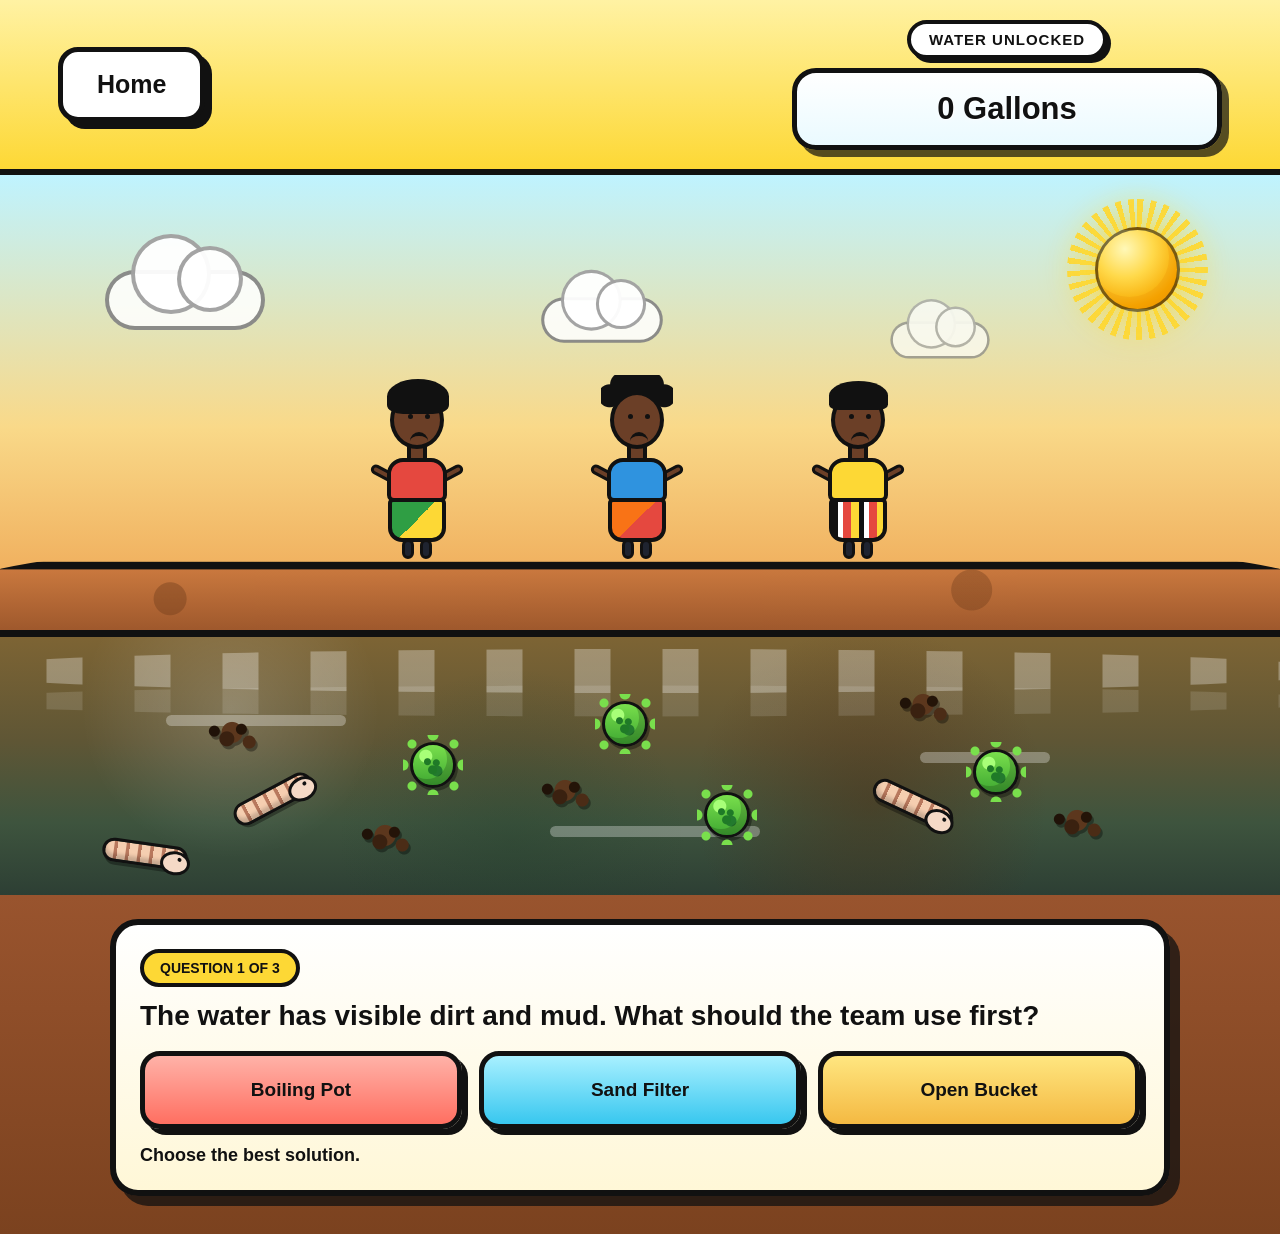
==== game.html @ 5e0832aa "Save Before the questions are fixed." ====
<!DOCTYPE html>
<html lang="en">
<head>
  <!-- Basic page setup -->
  <meta charset="UTF-8" />
  <meta name="viewport" content="width=device-width, initial-scale=1.0" />

  <title>Free Water Gameplay</title>

  <!-- CSS file -->
  <link rel="stylesheet" href="style.css" />
</head>

<body>

  <div class="gameplay-page">

    <!-- Gameplay header -->
    <header class="gameplay-header">

      <!-- Home button -->
      <a href="index.html" class="back-home-button">
        Home
      </a>

      <!-- Water unlocked meter -->
      <div class="gameplay-status">

        <p class="gameplay-label">Water Unlocked</p>

        <div class="gameplay-meter">
          <div id="gameWaterFill" class="game-water-fill"></div>
          <span id="gameWaterText">0 Gallons</span>
        </div>

      </div>

    </header>

    <!-- Gameplay scene only -->
    <main class="gameplay-scene" id="gameScene">

      <!-- Smaller realistic sun -->
      <div class="scene-sun">
        <span class="sun-ring"></span>
        <span class="sun-center"></span>
      </div>

      <!-- Clouds -->
      <div class="scene-cloud cloud-left"></div>
      <div class="scene-cloud cloud-middle"></div>
      <div class="scene-cloud cloud-right"></div>

      <!-- Village / land background -->
      <div class="village-ground"></div>

      <!-- People standing on land -->
      <div class="people-row" id="villagers">

        <div class="african-person person-a">
          <div class="person-hair hair-round"></div>
          <div class="person-face"></div>
          <div class="person-eye eye-left"></div>
          <div class="person-eye eye-right"></div>
          <div class="person-mouth"></div>
          <div class="person-neck"></div>
          <div class="person-shirt shirt-red"></div>
          <div class="person-wrap wrap-green"></div>
          <div class="person-arm arm-left"></div>
          <div class="person-arm arm-right"></div>
          <div class="person-leg leg-left"></div>
          <div class="person-leg leg-right"></div>
        </div>

        <div class="african-person person-b">
          <div class="person-hair hair-puffs"></div>
          <div class="person-face"></div>
          <div class="person-eye eye-left"></div>
          <div class="person-eye eye-right"></div>
          <div class="person-mouth"></div>
          <div class="person-neck"></div>
          <div class="person-shirt shirt-blue"></div>
          <div class="person-wrap wrap-orange"></div>
          <div class="person-arm arm-left"></div>
          <div class="person-arm arm-right"></div>
          <div class="person-leg leg-left"></div>
          <div class="person-leg leg-right"></div>
        </div>

        <div class="african-person person-c">
          <div class="person-hair hair-flat"></div>
          <div class="person-face"></div>
          <div class="person-eye eye-left"></div>
          <div class="person-eye eye-right"></div>
          <div class="person-mouth"></div>
          <div class="person-neck"></div>
          <div class="person-shirt shirt-yellow"></div>
          <div class="person-wrap wrap-pattern"></div>
          <div class="person-arm arm-left"></div>
          <div class="person-arm arm-right"></div>
          <div class="person-leg leg-left"></div>
          <div class="person-leg leg-right"></div>
        </div>

      </div>

      <!-- Bigger dirty water section -->
      <section class="dirty-water-section" id="pondArea">

        <!-- Animated surface waves -->
        <div class="water-surface-line"></div>
        <div class="water-surface-line surface-two"></div>

        <div class="dirty-water-fill">

          <!-- Realistic water shine -->
          <span class="water-highlight water-highlight-one"></span>
          <span class="water-highlight water-highlight-two"></span>
          <span class="water-highlight water-highlight-three"></span>

          <!-- Dirt / mud -->
          <span class="game-dirt game-dirt-one"></span>
          <span class="game-dirt game-dirt-two"></span>
          <span class="game-dirt game-dirt-three"></span>
          <span class="game-dirt game-dirt-four"></span>
          <span class="game-dirt game-dirt-five"></span>

          <!-- Germs -->
          <span class="game-germ game-germ-one"></span>
          <span class="game-germ game-germ-two"></span>
          <span class="game-germ game-germ-three"></span>
          <span class="game-germ game-germ-four"></span>

          <!-- Worms -->
          <span class="game-worm game-worm-one"></span>
          <span class="game-worm game-worm-two"></span>
          <span class="game-worm game-worm-three"></span>

          <!-- Clean sparkles appear later -->
          <span class="clean-sparkle sparkle-one"></span>
          <span class="clean-sparkle sparkle-two"></span>
          <span class="clean-sparkle sparkle-three"></span>

        </div>

      </section>

      <!-- Fireworks celebration -->
      <div class="fireworks" id="fireworks">
        <span class="firework firework-one"></span>
        <span class="firework firework-two"></span>
        <span class="firework firework-three"></span>
        <span class="firework firework-four"></span>
      </div>

    </main>

    <!-- Question card is outside the scene -->
    <section class="gameplay-question-area">

      <div class="question-panel" id="questionPanel">

        <p class="question-count" id="questionCount">
          Question 1 of 3
        </p>

        <h1 id="questionText">
          The water has visible dirt and mud. What should the team use first?
        </h1>

        <div class="answer-grid">

          <button type="button" class="answer-button answer-one" onclick="selectAnswer(0)">
            Boiling Pot
          </button>

          <button type="button" class="answer-button answer-two" onclick="selectAnswer(1)">
            Sand Filter
          </button>

          <button type="button" class="answer-button answer-three" onclick="selectAnswer(2)">
            Open Bucket
          </button>

        </div>

        <p class="feedback-text" id="feedbackText">
          Choose the best solution.
        </p>

      </div>

    </section>

  </div>

  <!-- JavaScript file -->
  <script src="script.js"></script>
</body>
</html>
---- style.css ----
/* ===============================
   GLOBAL SETUP
================================ */

* {
  margin: 0;
  padding: 0;
  box-sizing: border-box;
}

body {
  font-family: Arial, Helvetica, sans-serif;
  background: #e04b3f;
  color: #111;
}

/* ===============================
   HOME PAGE
================================ */

.home-page {
  min-height: 100vh;
  background: #e04b3f;

  display: flex;
  flex-direction: column;
}

/* Home header */
.top-nav {
  height: 150px;
  background: #fdd835;
  border-bottom: 5px solid #111;

  display: flex;
  align-items: center;
  justify-content: space-between;

  padding: 0 50px;

  position: relative;
  z-index: 20;
}

/* Level circle */
.level-circle {
  width: 85px;
  height: 85px;

  background: #ffffff;
  border: 5px solid #111;
  border-radius: 50%;

  display: flex;
  align-items: center;
  justify-content: center;

  font-size: 44px;
  font-weight: 900;
}

/* Home meter wrapper */
.water-box {
  width: 400px;
}

.water-label {
  width: fit-content;
  margin: 0 auto 8px;

  padding: 6px 16px;

  background: #ffffff;
  border: 4px solid #111;
  border-radius: 999px;

  font-size: 15px;
  font-weight: 900;
  letter-spacing: 1px;
  text-transform: uppercase;

  box-shadow: 4px 4px 0 #111;
}

/* Home meter */
.water-meter {
  width: 100%;
  height: 74px;

  background:
    linear-gradient(
      to bottom,
      #ffffff 0%,
      #eafaff 100%
    );

  border: 5px solid #111;
  border-radius: 22px;

  position: relative;
  overflow: hidden;

  box-shadow: 6px 6px 0 rgba(17, 17, 17, 0.7);
}

.water-fill {
  height: 100%;
  width: 0%;

  background:
    radial-gradient(circle at 25% 25%, rgba(255, 255, 255, 0.9), transparent 16%),
    linear-gradient(
      to bottom,
      #d8fbff 0%,
      #69dcff 35%,
      #12b8e8 70%,
      #008fc2 100%
    );

  position: absolute;
  left: 0;
  bottom: 0;

  transition: width 0.7s ease;

  z-index: 2;
}

.water-fill::before {
  content: "";
  position: absolute;
  top: 8px;
  left: -50%;

  width: 200%;
  height: 18px;

  background: rgba(255, 255, 255, 0.6);
  border-radius: 50%;

  animation: waterWave 3s linear infinite;
}

.water-fill::after {
  content: "";
  position: absolute;
  inset: 0;

  background:
    radial-gradient(circle at 25% 65%, rgba(255, 255, 255, 0.7) 0 4px, transparent 5px),
    radial-gradient(circle at 55% 35%, rgba(255, 255, 255, 0.55) 0 3px, transparent 4px),
    radial-gradient(circle at 78% 72%, rgba(255, 255, 255, 0.6) 0 5px, transparent 6px);

  animation: bubbleFloat 4s ease-in-out infinite;
}

.meter-water-motion {
  position: absolute;
  inset: 0;

  background:
    linear-gradient(
      120deg,
      transparent 0%,
      rgba(255, 255, 255, 0.35) 45%,
      transparent 70%
    );

  opacity: 0.65;

  z-index: 1;

  animation: cleanWaterGlow 3.5s ease-in-out infinite;
  pointer-events: none;
}

.water-text {
  position: absolute;
  inset: 0;

  display: flex;
  align-items: center;
  justify-content: center;

  font-size: 31px;
  font-weight: 900;
  letter-spacing: 1px;
  color: #111;

  text-shadow:
    1px 1px 0 rgba(255, 255, 255, 0.9),
    0 0 10px rgba(255, 255, 255, 0.7);

  z-index: 3;
}

/* Home underground scene */
.hero-area {
  flex: 1;

  position: relative;
  overflow: hidden;

  min-height: 560px;

  display: flex;
  align-items: flex-end;
  justify-content: center;

  padding: 40px 20px 70px;

  background: #7a431f;

  box-shadow:
    inset 0 18px 0 rgba(255, 255, 255, 0.08),
    inset 0 -30px 45px rgba(0, 0, 0, 0.22);

  transition: filter 0.25s ease;
}

.hero-area:hover {
  cursor: pointer;
  filter: brightness(1.06);
}

.hero-area.barrel-active {
  cursor: pointer;
}

/* Soil */
.soil-layer {
  position: absolute;
  top: 0;
  left: 0;

  width: 100%;
  height: 38%;

  background:
    radial-gradient(circle at 5% 25%, #2c180c 0 10px, transparent 11px),
    radial-gradient(circle at 12% 72%, #3d2110 0 14px, transparent 15px),
    radial-gradient(circle at 21% 35%, #2c180c 0 8px, transparent 9px),
    radial-gradient(circle at 32% 80%, #4c2a13 0 15px, transparent 16px),
    radial-gradient(circle at 43% 25%, #2c180c 0 10px, transparent 11px),
    radial-gradient(circle at 56% 76%, #3d2110 0 13px, transparent 14px),
    radial-gradient(circle at 67% 30%, #4c2a13 0 12px, transparent 13px),
    radial-gradient(circle at 77% 70%, #2c180c 0 10px, transparent 11px),
    radial-gradient(circle at 88% 28%, #3d2110 0 14px, transparent 15px),
    radial-gradient(circle at 96% 80%, #2c180c 0 9px, transparent 10px),
    linear-gradient(
      to bottom,
      #a96430 0%,
      #7b431f 55%,
      #5a2f18 100%
    );

  border-bottom: 6px solid rgba(17, 17, 17, 0.75);

  z-index: 7;
}

.soil-layer::after {
  content: "";
  position: absolute;
  left: -2%;
  bottom: -24px;

  width: 104%;
  height: 48px;

  background:
    radial-gradient(circle at 4% 40%, #5a2f18 0 18px, transparent 19px),
    radial-gradient(circle at 12% 55%, #5a2f18 0 26px, transparent 27px),
    radial-gradient(circle at 23% 35%, #5a2f18 0 20px, transparent 21px),
    radial-gradient(circle at 35% 58%, #5a2f18 0 28px, transparent 29px),
    radial-gradient(circle at 49% 38%, #5a2f18 0 19px, transparent 20px),
    radial-gradient(circle at 61% 55%, #5a2f18 0 25px, transparent 26px),
    radial-gradient(circle at 75% 36%, #5a2f18 0 21px, transparent 22px),
    radial-gradient(circle at 88% 58%, #5a2f18 0 27px, transparent 28px),
    radial-gradient(circle at 97% 38%, #5a2f18 0 20px, transparent 21px);

  z-index: 8;
}

/* Home water */
.underground-water {
  position: absolute;
  left: -5%;
  bottom: 0;

  width: 110%;
  height: 66%;

  background:
    radial-gradient(circle at 22% 25%, rgba(255, 255, 255, 0.24), transparent 14%),
    radial-gradient(circle at 74% 70%, rgba(96, 58, 25, 0.32), transparent 18%),
    radial-gradient(circle at 44% 80%, rgba(85, 53, 25, 0.28), transparent 16%),
    linear-gradient(
      to bottom,
      rgba(75, 195, 215, 0.94) 0%,
      rgba(41, 137, 158, 0.97) 45%,
      rgba(70, 77, 54, 0.99) 100%
    );

  z-index: 1;

  animation: undergroundWaterMove 4s ease-in-out infinite;
}

.water-wave {
  position: absolute;
  left: -30%;
  top: -36px;

  width: 160%;
  height: 80px;

  background: rgba(255, 255, 255, 0.35);
  border-radius: 45%;

  z-index: 4;
}

.wave-one {
  animation: waveMoveOne 4s linear infinite;
}

.wave-two {
  top: -18px;
  opacity: 0.32;

  animation: waveMoveTwo 5.5s linear infinite;
}

.water-shine {
  position: absolute;
  height: 10px;

  background: rgba(255, 255, 255, 0.25);
  border-radius: 999px;

  z-index: 4;

  animation: shineDrift 5s ease-in-out infinite;
}

.shine-one {
  width: 160px;
  left: 12%;
  top: 110px;
}

.shine-two {
  width: 120px;
  right: 16%;
  bottom: 95px;
  animation-delay: 1.3s;
}

.shine-three {
  width: 180px;
  left: 43%;
  top: 210px;
  animation-delay: 2.2s;
}

/* Home dirt */
.dirt {
  position: absolute;

  width: 34px;
  height: 22px;

  z-index: 10;

  background:
    radial-gradient(circle at 20% 40%, #1d1209 0 3px, transparent 4px),
    radial-gradient(circle at 45% 60%, #2f1b0d 0 4px, transparent 5px),
    radial-gradient(circle at 70% 35%, #1d1209 0 3px, transparent 4px),
    radial-gradient(circle at 85% 70%, #3c2413 0 3px, transparent 4px);

  opacity: 0.9;

  animation: dirtFloat 5s ease-in-out infinite;
}

.dirt-one {
  left: 8%;
  top: 48%;
}

.dirt-two {
  left: 22%;
  top: 62%;
  animation-delay: 0.7s;
}

.dirt-three {
  right: 10%;
  top: 50%;
  animation-delay: 1.1s;
}

.dirt-four {
  left: 46%;
  bottom: 18%;
  animation-delay: 1.6s;
}

.dirt-five {
  right: 28%;
  bottom: 28%;
  animation-delay: 2s;
}

.dirt-six {
  left: 68%;
  top: 72%;
  animation-delay: 2.4s;
}

.dirt-seven {
  left: 35%;
  top: 46%;
  animation-delay: 1.8s;
}

.dirt-eight {
  right: 5%;
  bottom: 16%;
  animation-delay: 2.8s;
}

/* Home bacteria */
.bacteria {
  position: absolute;

  width: 36px;
  height: 36px;

  background: #74d44b;
  border: 3px solid rgba(17, 17, 17, 0.7);
  border-radius: 50%;

  z-index: 10;

  box-shadow:
    inset -5px -5px 0 rgba(0, 0, 0, 0.12),
    1px 2px 0 rgba(0, 0, 0, 0.25);

  animation: bacteriaFloat 4.5s ease-in-out infinite;
}

.bacteria::before {
  content: "";
  position: absolute;
  inset: -9px;

  background:
    radial-gradient(circle at 50% 0%, #74d44b 0 4px, transparent 5px),
    radial-gradient(circle at 100% 50%, #74d44b 0 4px, transparent 5px),
    radial-gradient(circle at 50% 100%, #74d44b 0 4px, transparent 5px),
    radial-gradient(circle at 0% 50%, #74d44b 0 4px, transparent 5px),
    radial-gradient(circle at 85% 15%, #74d44b 0 3px, transparent 4px),
    radial-gradient(circle at 85% 85%, #74d44b 0 3px, transparent 4px),
    radial-gradient(circle at 15% 85%, #74d44b 0 3px, transparent 4px),
    radial-gradient(circle at 15% 15%, #74d44b 0 3px, transparent 4px);

  z-index: -1;
}

.bacteria::after {
  content: "";
  position: absolute;
  inset: 6px;

  background:
    radial-gradient(circle at 25% 35%, #1f7a27 0 3px, transparent 4px),
    radial-gradient(circle at 65% 40%, #1f7a27 0 2px, transparent 3px),
    radial-gradient(circle at 48% 70%, #1f7a27 0 3px, transparent 4px);

  border-radius: 50%;
}

.bacteria-one {
  left: 12%;
  top: 60%;
}

.bacteria-two {
  right: 13%;
  top: 43%;
  animation-delay: 0.6s;
}

.bacteria-three {
  left: 48%;
  bottom: 22%;
  animation-delay: 1.1s;
}

.bacteria-four {
  left: 20%;
  bottom: 16%;
  animation-delay: 1.6s;
}

.bacteria-five {
  right: 33%;
  top: 63%;
  animation-delay: 2.1s;
}

.bacteria-six {
  left: 63%;
  top: 48%;
  animation-delay: 2.6s;
}

.bacteria-seven {
  right: 6%;
  bottom: 28%;
  animation-delay: 3s;
}

/* Home worms */
.worm {
  position: absolute;

  width: 64px;
  height: 19px;

  z-index: 11;

  border-radius: 999px;

  background:
    repeating-linear-gradient(
      90deg,
      #f0c7a8 0px,
      #f0c7a8 7px,
      #b8785d 8px,
      #b8785d 10px
    );

  border: 2px solid rgba(17, 17, 17, 0.65);

  box-shadow:
    inset 0 -4px 4px rgba(0, 0, 0, 0.15),
    1px 2px 0 rgba(0, 0, 0, 0.25);

  animation: wormWiggle 3s ease-in-out infinite;
}

.worm::before {
  content: "";
  position: absolute;
  right: -5px;
  top: 2px;

  width: 19px;
  height: 15px;

  background: #f3d2bb;
  border: 2px solid rgba(17, 17, 17, 0.65);
  border-radius: 50%;
}

.worm::after {
  content: "";
  position: absolute;
  right: 2px;
  top: 6px;

  width: 3px;
  height: 3px;

  background: #111;
  border-radius: 50%;
}

.worm-one {
  left: 8%;
  top: 35%;
  transform: rotate(12deg);
}

.worm-two {
  left: 24%;
  bottom: 24%;
  transform: rotate(-38deg);
  animation-delay: 0.5s;
}

.worm-three {
  right: 18%;
  top: 38%;
  transform: rotate(18deg);
  animation-delay: 1s;
}

.worm-four {
  right: 8%;
  top: 68%;
  transform: rotate(125deg);
  animation-delay: 1.5s;
}

.worm-five {
  right: 38%;
  bottom: 12%;
  transform: rotate(-45deg);
  animation-delay: 2s;
}

.worm-six {
  left: 55%;
  top: 56%;
  transform: rotate(30deg);
  animation-delay: 2.4s;
}

/* Save Lives button */
.save-lives-button {
  display: inline-block;

  padding: 18px 42px;

  background: #ffffff;
  color: #111;

  border: 5px solid #111;
  border-radius: 18px;

  font-size: 28px;
  font-weight: 900;
  text-decoration: none;

  box-shadow: 7px 7px 0 #111;

  transition: 0.2s ease;

  position: relative;
  z-index: 30;
}

.save-lives-button:hover {
  background: #fdd835;
  transform: translate(4px, 4px);
  box-shadow: 3px 3px 0 #111;
}

.hero-area:hover .worm {
  animation-duration: 0.75s;
}

.hero-area:hover .dirt {
  animation-duration: 1.1s;
}

.hero-area:hover .bacteria {
  animation-duration: 0.9s;
}

.hero-area:hover .underground-water {
  animation-duration: 1.4s;
}

/* Home footer */
.footer-bar {
  height: 125px;
  background: #fdd835;
  border-top: 5px solid #111;

  position: relative;
  z-index: 20;

  display: flex;
  align-items: center;
  justify-content: space-between;

  padding: 0 48px;

  box-shadow: inset 0 8px 0 rgba(255, 255, 255, 0.28);
}

.footer-brand {
  display: flex;
  align-items: center;
  gap: 14px;
}

.footer-brand-left {
  background: #ffffff;
  border: 4px solid #111;
  border-radius: 20px;
  padding: 13px 20px;
  box-shadow: 6px 6px 0 #111;
}

.water-can-icon {
  width: 54px;
  height: 43px;

  background: #111;
  border-radius: 9px 9px 14px 14px;

  position: relative;
}

.can-handle {
  position: absolute;
  right: -14px;
  top: 8px;

  width: 20px;
  height: 23px;

  border: 5px solid #111;
  border-left: none;
  border-radius: 0 12px 12px 0;
}

.can-spout {
  position: absolute;
  left: -21px;
  top: 3px;

  width: 26px;
  height: 11px;

  background: #111;
  transform: rotate(-20deg);
  border-radius: 999px;
}

.water-can-icon::after {
  content: "";
  position: absolute;
  left: 16px;
  top: 10px;

  width: 18px;
  height: 22px;

  background: #fdd835;
  border-radius: 50% 50% 55% 55%;
}

.brand-words {
  display: flex;
  flex-direction: column;
  line-height: 0.9;
}

.brand-words span {
  font-size: 18px;
  font-weight: 900;
  letter-spacing: 1.5px;
}

.brand-words strong {
  font-size: 30px;
  font-weight: 900;
  letter-spacing: 1px;
}

.footer-brand-right {
  background: #111;
  color: #ffffff;

  border: 4px solid #ffffff;
  border-radius: 999px;

  padding: 10px 22px 10px 10px;

  box-shadow: 6px 6px 0 rgba(17, 17, 17, 0.35);
}

.brand-circle {
  width: 66px;
  height: 66px;

  background: #fdd835;
  color: #111;

  border: 4px solid #ffffff;
  border-radius: 50%;

  display: flex;
  flex-direction: column;
  align-items: center;
  justify-content: center;

  line-height: 0.85;
}

.brand-circle span {
  font-size: 11px;
  font-weight: 900;
  text-transform: uppercase;
}

.brand-circle strong {
  font-size: 17px;
  font-weight: 900;
}

.right-words span {
  font-size: 16px;
}

.right-words strong {
  font-size: 26px;
}

/* ===============================
   GAMEPLAY PAGE
================================ */

.gameplay-page {
  min-height: 100vh;
  background: #fdd835;

  display: flex;
  flex-direction: column;

  pointer-events: auto;
}

/* Gameplay header */
.gameplay-header {
  height: 175px;

  background:
    linear-gradient(
      to bottom,
      #fff2a3 0%,
      #fdd835 100%
    );

  border-bottom: 6px solid #111;

  display: flex;
  align-items: center;
  justify-content: space-between;

  padding: 0 58px;

  position: relative;
  z-index: 100;
}

.gameplay-title-box {
  display: none;
}

.back-home-button {
  background: #ffffff;
  color: #111;

  border: 5px solid #111;
  border-radius: 20px;

  padding: 18px 34px;

  font-size: 25px;
  font-weight: 900;
  text-decoration: none;

  box-shadow: 7px 7px 0 #111;

  transition: 0.2s ease;
}

.back-home-button:hover {
  background: #e04b3f;
  color: #ffffff;

  transform: translate(4px, 4px);
  box-shadow: 3px 3px 0 #111;
}

.gameplay-status {
  width: 430px;
}

.gameplay-label {
  width: fit-content;

  margin: 0 auto 9px;
  padding: 7px 18px;

  background: #ffffff;
  border: 4px solid #111;
  border-radius: 999px;

  font-size: 15px;
  font-weight: 900;
  letter-spacing: 1px;
  text-transform: uppercase;

  box-shadow: 4px 4px 0 #111;
}

.gameplay-meter {
  width: 100%;
  height: 82px;

  background:
    linear-gradient(
      to bottom,
      #ffffff 0%,
      #eafaff 100%
    );

  border: 5px solid #111;
  border-radius: 24px;

  position: relative;
  overflow: hidden;

  box-shadow: 7px 7px 0 rgba(17, 17, 17, 0.7);
}

.game-water-fill {
  height: 100%;
  width: 0%;

  background:
    radial-gradient(circle at 20% 25%, rgba(255, 255, 255, 0.95), transparent 16%),
    linear-gradient(
      to bottom,
      #ddfbff 0%,
      #69dcff 35%,
      #12b8e8 70%,
      #008fc2 100%
    );

  position: absolute;
  left: 0;
  bottom: 0;

  transition: width 0.7s ease;

  z-index: 1;
}

.game-water-fill::before {
  content: "";
  position: absolute;
  top: 9px;
  left: -50%;

  width: 200%;
  height: 19px;

  background: rgba(255, 255, 255, 0.65);
  border-radius: 50%;

  animation: waterWave 3s linear infinite;
}

#gameWaterText {
  position: absolute;
  inset: 0;

  display: flex;
  align-items: center;
  justify-content: center;

  font-size: 31px;
  font-weight: 900;
  color: #111;

  text-shadow:
    1px 1px 0 rgba(255, 255, 255, 0.9),
    0 0 10px rgba(255, 255, 255, 0.7);

  z-index: 3;
}

/* Gameplay scene */
.gameplay-scene {
  min-height: 720px;

  position: relative;
  overflow: hidden;

  display: block;

  background:
    linear-gradient(
      to bottom,
      #bff3ff 0%,
      #f9d989 35%,
      #efaa58 58%,
      #9b542e 100%
    );

  pointer-events: none;
}

/* Sun */
.scene-sun {
  position: absolute;
  top: 42px;
  right: 90px;

  width: 105px;
  height: 105px;

  border-radius: 50%;

  z-index: 4;

  animation: sunPulse 4s ease-in-out infinite;
  pointer-events: none;
}

.sun-ring {
  position: absolute;
  inset: -18px;

  background:
    repeating-conic-gradient(
      from 0deg,
      rgba(253, 216, 53, 0.95) 0deg 5deg,
      transparent 5deg 11deg
    );

  border-radius: 50%;

  filter: drop-shadow(0 0 14px rgba(253, 216, 53, 0.75));

  pointer-events: none;
}

.sun-center {
  position: absolute;
  inset: 10px;

  background:
    radial-gradient(
      circle at 34% 24%,
      #fff8b8 0%,
      #ffd94a 36%,
      #f7a900 72%,
      #e88c00 100%
    );

  border-radius: 50%;
  border: 3px solid rgba(17, 17, 17, 0.55);

  box-shadow:
    inset -8px -12px 0 rgba(230, 130, 0, 0.2),
    0 0 24px rgba(253, 216, 53, 0.75);

  pointer-events: none;
}

/* Clouds */
.scene-cloud {
  position: absolute;

  width: 160px;
  height: 60px;

  background: rgba(255, 255, 255, 0.86);
  border: 4px solid rgba(17, 17, 17, 0.48);
  border-radius: 999px;

  z-index: 4;

  pointer-events: none;
}

.scene-cloud::before,
.scene-cloud::after {
  content: "";
  position: absolute;

  background: rgba(255, 255, 255, 0.94);
  border: 4px solid rgba(17, 17, 17, 0.38);
  border-radius: 50%;
}

.scene-cloud::before {
  width: 72px;
  height: 72px;
  left: 22px;
  top: -40px;
}

.scene-cloud::after {
  width: 58px;
  height: 58px;
  right: 18px;
  top: -28px;
}

.cloud-left {
  left: 105px;
  top: 95px;
}

.cloud-middle {
  left: 47%;
  top: 115px;
  transform: translateX(-50%) scale(0.76);
}

.cloud-right {
  right: 260px;
  top: 135px;
  transform: scale(0.62);
  opacity: 0.75;
}

/* Hide any old tree elements */
.savanna-tree,
.mock-tree,
.game-tree {
  display: none;
}

/* Ground */
.village-ground {
  position: absolute;
  left: -4%;
  top: 355px;

  width: 108%;
  height: 125px;

  background:
    radial-gradient(circle at 16% 55%, rgba(112, 60, 26, 0.42) 0 16px, transparent 17px),
    radial-gradient(circle at 74% 48%, rgba(112, 60, 26, 0.38) 0 20px, transparent 21px),
    linear-gradient(
      to bottom,
      transparent 0%,
      transparent 25%,
      #111 26%,
      #111 31%,
      #c9783e 32%,
      #8d4b25 100%
    );

  border-radius: 50% 50% 0 0;

  z-index: 5;

  pointer-events: none;
}

/* People */
.people-row {
  position: absolute;
  left: 50%;
  top: 185px;

  width: 620px;
  height: 188px;

  transform: translateX(-50%);

  z-index: 8;

  pointer-events: none;
}

.african-person {
  position: absolute;
  bottom: 0;

  width: 104px;
  height: 186px;

  transition: transform 0.4s ease;

  pointer-events: none;
}

.person-a {
  left: 35px;
}

.person-b {
  left: 255px;
}

.person-c {
  right: 40px;
}

.person-face {
  position: absolute;
  top: 29px;
  left: 25px;

  width: 54px;
  height: 58px;

  background: #6b3f27;
  border: 4px solid #111;
  border-radius: 50%;

  z-index: 6;

  pointer-events: none;
}

.person-neck {
  position: absolute;
  top: 78px;
  left: 42px;

  width: 20px;
  height: 20px;

  background: #6b3f27;
  border-left: 4px solid #111;
  border-right: 4px solid #111;

  z-index: 4;

  pointer-events: none;
}

.person-hair {
  position: absolute;
  z-index: 7;
  pointer-events: none;
}

.hair-round {
  top: 17px;
  left: 22px;

  width: 62px;
  height: 35px;

  background: #111;
  border-radius: 50% 50% 26% 26%;
}

.hair-puffs {
  top: 13px;
  left: 16px;

  width: 72px;
  height: 40px;

  background:
    radial-gradient(circle at 12% 52%, #111 0 11px, transparent 12px),
    radial-gradient(circle at 30% 24%, #111 0 12px, transparent 13px),
    radial-gradient(circle at 50% 18%, #111 0 12px, transparent 13px),
    radial-gradient(circle at 70% 24%, #111 0 12px, transparent 13px),
    radial-gradient(circle at 88% 52%, #111 0 11px, transparent 12px);
}

.hair-flat {
  top: 19px;
  left: 23px;

  width: 59px;
  height: 29px;

  background: #111;
  border-radius: 50% 50% 18% 18%;
}

.person-eye {
  position: absolute;
  top: 52px;

  width: 5px;
  height: 5px;

  background: #111;
  border-radius: 50%;

  z-index: 8;

  pointer-events: none;
}

.eye-left {
  left: 43px;
}

.eye-right {
  left: 60px;
}

.person-mouth {
  position: absolute;
  top: 70px;
  left: 45px;

  width: 18px;
  height: 9px;

  border-bottom: 4px solid #111;
  border-radius: 0 0 999px 999px;

  transform: rotate(180deg);

  z-index: 8;

  pointer-events: none;
}

.person-shirt {
  position: absolute;
  top: 96px;
  left: 22px;

  width: 60px;
  height: 44px;

  border: 4px solid #111;
  border-radius: 16px 16px 7px 7px;

  z-index: 4;

  pointer-events: none;
}

.shirt-red {
  background: #e5483f;
}

.shirt-blue {
  background: #2f93df;
}

.shirt-yellow {
  background: #fdd835;
}

.person-wrap {
  position: absolute;
  top: 136px;
  left: 23px;

  width: 58px;
  height: 44px;

  border: 4px solid #111;
  border-radius: 5px 5px 14px 14px;

  z-index: 4;

  pointer-events: none;
}

.wrap-green {
  background:
    linear-gradient(
      135deg,
      #2f9e44 0 50%,
      #fdd835 50% 100%
    );
}

.wrap-orange {
  background:
    linear-gradient(
      135deg,
      #f97316 0 50%,
      #e5483f 50% 100%
    );
}

.wrap-pattern {
  background:
    repeating-linear-gradient(
      90deg,
      #111 0 5px,
      #ffffff 5px 10px,
      #e5483f 10px 18px,
      #fdd835 18px 26px
    );
}

.person-arm {
  position: absolute;
  top: 110px;

  width: 42px;
  height: 10px;

  background: #6b3f27;
  border: 3px solid #111;
  border-radius: 999px;

  z-index: 3;

  pointer-events: none;
}

.arm-left {
  left: 4px;
  transform: rotate(28deg);
}

.arm-right {
  right: 4px;
  transform: rotate(-28deg);
}

.person-leg {
  position: absolute;
  top: 177px;

  width: 12px;
  height: 20px;

  background: #1f2430;
  border: 3px solid #111;
  border-radius: 999px;

  z-index: 3;

  pointer-events: none;
}

.leg-left {
  left: 37px;
}

.leg-right {
  right: 37px;
}

/* People mood changes */
.people-row.hopeful .african-person {
  transform: translateY(-8px);
}

.people-row.hopeful .person-mouth {
  transform: rotate(0deg);
}

.people-row.happy .african-person {
  transform: translateY(-15px);
}

.people-row.happy .person-mouth {
  transform: rotate(0deg);
}

.people-row.celebrating .african-person {
  animation: celebrateJump 0.55s ease-in-out infinite;
}

.people-row.celebrating .person-mouth {
  transform: rotate(0deg);
}

.people-row.celebrating .arm-left {
  transform: rotate(-55deg);
}

.people-row.celebrating .arm-right {
  transform: rotate(55deg);
}

/* Gameplay water */
.dirty-water-section {
  position: absolute;
  left: 0;
  top: 455px;

  width: 100%;
  height: 265px;

  background:
    linear-gradient(
      to bottom,
      rgba(80, 52, 29, 0.75),
      rgba(42, 39, 28, 0.98)
    );

  border-top: 7px solid #111;

  overflow: hidden;

  z-index: 10;

  pointer-events: none;
}

.dirty-water-fill {
  position: absolute;
  inset: 0;

  background:
    radial-gradient(circle at 18% 28%, rgba(255, 255, 255, 0.16), transparent 14%),
    radial-gradient(circle at 68% 64%, rgba(77, 43, 19, 0.45), transparent 20%),
    radial-gradient(circle at 40% 80%, rgba(36, 65, 45, 0.35), transparent 22%),
    linear-gradient(
      to bottom,
      #7d6434 0%,
      #5f5635 40%,
      #3e543e 72%,
      #2d3f34 100%
    );

  animation: realisticDirtyWaterMove 5s ease-in-out infinite;

  transition: background 0.7s ease, filter 0.7s ease;

  pointer-events: none;
}

.water-surface-line {
  position: absolute;
  left: -5%;
  top: 12px;

  width: 110%;
  height: 44px;

  background:
    repeating-linear-gradient(
      90deg,
      transparent 0 22px,
      rgba(255, 255, 255, 0.4) 23px 58px,
      transparent 59px 88px
    );

  border-radius: 50%;

  opacity: 0.75;

  animation: surfaceFlow 3.5s linear infinite;

  z-index: 18;

  pointer-events: none;
}

.surface-two {
  top: 42px;
  opacity: 0.32;

  transform: scaleY(0.7);

  animation-duration: 5.2s;
}

.water-highlight {
  position: absolute;

  height: 11px;

  background: rgba(255, 255, 255, 0.3);
  border-radius: 999px;

  z-index: 19;

  animation: waterHighlightDrift 4s ease-in-out infinite;

  pointer-events: none;
}

.water-highlight-one {
  width: 180px;
  left: 13%;
  top: 78px;
}

.water-highlight-two {
  width: 130px;
  right: 18%;
  top: 115px;
  animation-delay: 1s;
}

.water-highlight-three {
  width: 210px;
  left: 43%;
  bottom: 58px;
  animation-delay: 1.8s;
}

/* Gameplay water cleaning stages */
.dirty-water-section.cleaning-one .dirty-water-fill {
  background:
    radial-gradient(circle at 22% 32%, rgba(255, 255, 255, 0.2), transparent 14%),
    radial-gradient(circle at 68% 64%, rgba(77, 43, 19, 0.24), transparent 20%),
    linear-gradient(
      to bottom,
      #709b86 0%,
      #4d8788 48%,
      #376d70 100%
    );
}

.dirty-water-section.cleaning-two .dirty-water-fill {
  background:
    radial-gradient(circle at 25% 35%, rgba(255, 255, 255, 0.34), transparent 14%),
    linear-gradient(
      to bottom,
      #82d9eb 0%,
      #38accd 50%,
      #1684a6 100%
    );
}

.dirty-water-section.cleaning-three .dirty-water-fill {
  background:
    radial-gradient(circle at 25% 35%, rgba(255, 255, 255, 0.62), transparent 15%),
    linear-gradient(
      to bottom,
      #defcff 0%,
      #76e4ff 42%,
      #00aade 100%
    );

  filter: brightness(1.12);
}

/* Gameplay dirt */
.game-dirt {
  position: absolute;

  width: 52px;
  height: 32px;

  background:
    radial-gradient(circle at 18% 38%, #201208 0 5px, transparent 6px),
    radial-gradient(circle at 42% 62%, #3a2110 0 7px, transparent 8px),
    radial-gradient(circle at 70% 32%, #241408 0 5px, transparent 6px),
    radial-gradient(circle at 85% 72%, #4b2c16 0 6px, transparent 7px),
    radial-gradient(circle at 52% 42%, #5c371d 0 10px, transparent 11px);

  filter: drop-shadow(2px 3px 0 rgba(0, 0, 0, 0.35));

  z-index: 25;

  animation: dirtFloat 4s ease-in-out infinite;

  pointer-events: none;
}

.game-dirt-one {
  left: 70%;
  top: 54px;
}

.game-dirt-two {
  left: 42%;
  top: 140px;
  animation-delay: 0.8s;
}

.game-dirt-three {
  left: 16%;
  top: 82px;
  animation-delay: 1.4s;
}

.game-dirt-four {
  left: 82%;
  top: 170px;
  animation-delay: 2s;
}

.game-dirt-five {
  left: 28%;
  top: 185px;
  animation-delay: 2.4s;
}

/* Gameplay germs */
.game-germ {
  position: absolute;

  width: 46px;
  height: 46px;

  background:
    radial-gradient(circle at 32% 28%, #a8ff78 0 6px, transparent 7px),
    radial-gradient(circle at 60% 65%, #237a2e 0 5px, transparent 6px),
    linear-gradient(
      to bottom,
      #79df4c,
      #3fa832
    );

  border: 3px solid #111;
  border-radius: 50%;

  box-shadow:
    inset -6px -6px 0 rgba(0, 0, 0, 0.18),
    2px 3px 0 rgba(0, 0, 0, 0.35);

  z-index: 26;

  animation: bacteriaFloat 4.5s ease-in-out infinite;

  pointer-events: none;
}

.game-germ::before {
  content: "";
  position: absolute;
  inset: -10px;

  background:
    radial-gradient(circle at 50% 0%, #79df4c 0 5px, transparent 6px),
    radial-gradient(circle at 100% 50%, #79df4c 0 5px, transparent 6px),
    radial-gradient(circle at 50% 100%, #79df4c 0 5px, transparent 6px),
    radial-gradient(circle at 0% 50%, #79df4c 0 5px, transparent 6px),
    radial-gradient(circle at 85% 15%, #79df4c 0 4px, transparent 5px),
    radial-gradient(circle at 85% 85%, #79df4c 0 4px, transparent 5px),
    radial-gradient(circle at 15% 85%, #79df4c 0 4px, transparent 5px),
    radial-gradient(circle at 15% 15%, #79df4c 0 4px, transparent 5px);

  z-index: -1;
}

.game-germ::after {
  content: "";
  position: absolute;
  inset: 9px;

  background:
    radial-gradient(circle at 25% 35%, #1f7a27 0 3px, transparent 4px),
    radial-gradient(circle at 65% 40%, #1f7a27 0 3px, transparent 4px),
    radial-gradient(circle at 48% 72%, #1f7a27 0 4px, transparent 5px);

  border-radius: 50%;
}

.game-germ-one {
  left: 47%;
  top: 64px;
}

.game-germ-two {
  left: 55%;
  top: 155px;
  animation-delay: 1s;
}

.game-germ-three {
  left: 32%;
  top: 105px;
  animation-delay: 1.8s;
}

.game-germ-four {
  left: 76%;
  top: 112px;
  animation-delay: 2.5s;
}

/* Gameplay worms */
.game-worm {
  position: absolute;

  width: 86px;
  height: 24px;

  background:
    repeating-linear-gradient(
      90deg,
      #f5ceb0 0px,
      #f5ceb0 8px,
      #b8785d 9px,
      #b8785d 12px
    );

  border: 3px solid #111;
  border-radius: 999px;

  box-shadow:
    inset 0 -5px 4px rgba(0, 0, 0, 0.18),
    2px 3px 0 rgba(0, 0, 0, 0.35);

  z-index: 26;

  animation: wormWiggle 3s ease-in-out infinite;

  pointer-events: none;
}

.game-worm::before {
  content: "";
  position: absolute;
  right: -6px;
  top: 2px;

  width: 24px;
  height: 18px;

  background: #f5d9c6;
  border: 3px solid #111;
  border-radius: 50%;
}

.game-worm::after {
  content: "";
  position: absolute;
  right: 3px;
  top: 8px;

  width: 4px;
  height: 4px;

  background: #111;
  border-radius: 50%;
}

.game-worm-one {
  left: 18%;
  top: 150px;
  transform: rotate(-28deg);
}

.game-worm-two {
  left: 68%;
  top: 155px;
  transform: rotate(25deg);
  animation-delay: 1.2s;
}

.game-worm-three {
  left: 8%;
  top: 205px;
  transform: rotate(8deg);
  animation-delay: 2s;
}

/* Hide dirty objects as water improves */
.dirty-water-section.cleaning-one .game-dirt {
  opacity: 0.25;
}

.dirty-water-section.cleaning-two .game-dirt,
.dirty-water-section.cleaning-two .game-worm {
  opacity: 0;
}

.dirty-water-section.cleaning-three .game-dirt,
.dirty-water-section.cleaning-three .game-worm,
.dirty-water-section.cleaning-three .game-germ {
  opacity: 0;
}

/* Clean sparkles */
.clean-sparkle {
  position: absolute;

  width: 18px;
  height: 18px;

  background: #ffffff;
  clip-path: polygon(
    50% 0%,
    62% 38%,
    100% 50%,
    62% 62%,
    50% 100%,
    38% 62%,
    0% 50%,
    38% 38%
  );

  opacity: 0;

  z-index: 30;

  animation: sparklePulse 1.3s ease-in-out infinite;

  pointer-events: none;
}

.sparkle-one {
  left: 28%;
  top: 38%;
}

.sparkle-two {
  right: 30%;
  top: 45%;
  animation-delay: 0.3s;
}

.sparkle-three {
  left: 52%;
  bottom: 25%;
  animation-delay: 0.7s;
}

.dirty-water-section.cleaning-three .clean-sparkle {
  opacity: 1;
}

/* Fireworks */
.fireworks {
  position: absolute;
  inset: 0;

  pointer-events: none;

  opacity: 0;

  z-index: 90;
}

.fireworks.show-fireworks {
  opacity: 1;
}

.firework {
  position: absolute;

  width: 20px;
  height: 20px;

  background: #fdd835;
  border-radius: 50%;

  box-shadow:
    0 -50px 0 #ffffff,
    0 50px 0 #ffffff,
    50px 0 0 #ffffff,
    -50px 0 0 #ffffff,
    36px 36px 0 #e04b3f,
    -36px -36px 0 #e04b3f,
    36px -36px 0 #12b8e8,
    -36px 36px 0 #12b8e8;

  animation: fireworkPop 1s ease-in-out infinite;
}

.firework-one {
  top: 15%;
  left: 17%;
}

.firework-two {
  top: 18%;
  right: 17%;
  animation-delay: 0.3s;
}

.firework-three {
  top: 38%;
  left: 38%;
  animation-delay: 0.6s;
}

.firework-four {
  top: 36%;
  right: 31%;
  animation-delay: 0.9s;
}

/* Question area */
.gameplay-question-area {
  background:
    linear-gradient(
      to bottom,
      #99542e 0%,
      #7b421f 100%
    );

  padding: 24px 20px 38px;

  position: relative;
  z-index: 1000;

  pointer-events: auto;
}

.question-panel {
  position: relative;

  width: min(1060px, 92vw);
  margin: 0 auto;

  background:
    linear-gradient(
      to bottom,
      #ffffff 0%,
      #fff7d7 100%
    );

  border: 6px solid #111;
  border-radius: 28px;

  padding: 24px;

  box-shadow: 10px 10px 0 rgba(17, 17, 17, 0.75);

  z-index: 1100;

  pointer-events: auto;
}

.question-count {
  width: fit-content;

  padding: 7px 16px;
  margin-bottom: 12px;

  background: #fdd835;
  border: 4px solid #111;
  border-radius: 999px;

  font-size: 14px;
  font-weight: 900;
  text-transform: uppercase;
}

.question-panel h1 {
  font-size: 28px;
  line-height: 1.2;
  margin-bottom: 18px;
}

.answer-grid {
  display: grid;
  grid-template-columns: repeat(3, 1fr);
  gap: 17px;

  pointer-events: auto;
}

.answer-button {
  min-height: 78px;

  color: #111;

  border: 5px solid #111;
  border-radius: 20px;

  font-size: 19px;
  font-weight: 900;

  cursor: pointer;

  box-shadow: 6px 6px 0 #111;

  transition: 0.2s ease;

  position: relative;
  z-index: 1200;

  pointer-events: auto;
}

.answer-one {
  background:
    linear-gradient(
      to bottom,
      #ffb2a8,
      #ff6f61
    );
}

.answer-two {
  background:
    linear-gradient(
      to bottom,
      #a8f0ff,
      #38c7ef
    );
}

.answer-three {
  background:
    linear-gradient(
      to bottom,
      #ffe680,
      #f4b942
    );
}

.answer-button:hover {
  transform: translate(4px, 4px);
  box-shadow: 2px 2px 0 #111;
  filter: brightness(1.05);
}

.answer-button.correct-choice {
  background:
    linear-gradient(
      to bottom,
      #b6ffb6,
      #48c774
    );
}

.answer-button.wrong-choice {
  background:
    linear-gradient(
      to bottom,
      #ff9b9b,
      #e63946
    );

  color: #ffffff;
}

.feedback-text {
  margin-top: 16px;

  font-size: 18px;
  font-weight: 900;
}

.question-panel.wrong-shake {
  animation: gameplayWrongShakeFixed 0.35s ease-in-out;
}

/* ===============================
   ANIMATIONS
================================ */

@keyframes waterWave {
  from {
    transform: translateX(0%);
  }

  to {
    transform: translateX(50%);
  }
}

@keyframes cleanWaterGlow {
  0% {
    transform: translateX(-10px);
    opacity: 0.65;
  }

  50% {
    transform: translateX(12px);
    opacity: 0.95;
  }

  100% {
    transform: translateX(-10px);
    opacity: 0.65;
  }
}

@keyframes bubbleFloat {
  0% {
    transform: translateY(0);
    opacity: 0.6;
  }

  50% {
    transform: translateY(-6px);
    opacity: 0.9;
  }

  100% {
    transform: translateY(0);
    opacity: 0.6;
  }
}

@keyframes undergroundWaterMove {
  0% {
    transform: translateX(0) rotate(0deg);
  }

  50% {
    transform: translateX(-10px) rotate(-0.5deg);
  }

  100% {
    transform: translateX(0) rotate(0deg);
  }
}

@keyframes waveMoveOne {
  0% {
    transform: translateX(0) scaleY(1);
  }

  50% {
    transform: translateX(18%) scaleY(0.82);
  }

  100% {
    transform: translateX(0) scaleY(1);
  }
}

@keyframes waveMoveTwo {
  0% {
    transform: translateX(15%) scaleY(0.9);
  }

  50% {
    transform: translateX(-10%) scaleY(1.1);
  }

  100% {
    transform: translateX(15%) scaleY(0.9);
  }
}

@keyframes shineDrift {
  0% {
    transform: translateX(0);
    opacity: 0.25;
  }

  50% {
    transform: translateX(22px);
    opacity: 0.45;
  }

  100% {
    transform: translateX(0);
    opacity: 0.25;
  }
}

@keyframes dirtFloat {
  0% {
    transform: translate(0, 0) rotate(0deg);
  }

  50% {
    transform: translate(8px, -10px) rotate(7deg);
  }

  100% {
    transform: translate(0, 0) rotate(0deg);
  }
}

@keyframes bacteriaFloat {
  0% {
    transform: translate(0, 0) rotate(0deg) scale(1);
  }

  35% {
    transform: translate(10px, -8px) rotate(12deg) scale(1.05);
  }

  70% {
    transform: translate(-8px, 7px) rotate(-10deg) scale(0.95);
  }

  100% {
    transform: translate(0, 0) rotate(0deg) scale(1);
  }
}

@keyframes wormWiggle {
  0% {
    translate: 0 0;
  }

  25% {
    translate: 4px -3px;
  }

  50% {
    translate: -3px 4px;
  }

  75% {
    translate: 3px 3px;
  }

  100% {
    translate: 0 0;
  }
}

@keyframes realisticDirtyWaterMove {
  0% {
    transform: translateX(0) scale(1);
  }

  50% {
    transform: translateX(-16px) scale(1.02);
  }

  100% {
    transform: translateX(0) scale(1);
  }
}

@keyframes surfaceFlow {
  from {
    transform: translateX(0);
  }

  to {
    transform: translateX(70px);
  }
}

@keyframes waterHighlightDrift {
  0% {
    transform: translateX(0);
    opacity: 0.2;
  }

  50% {
    transform: translateX(28px);
    opacity: 0.42;
  }

  100% {
    transform: translateX(0);
    opacity: 0.2;
  }
}

@keyframes celebrateJump {
  0% {
    transform: translateY(0);
  }

  50% {
    transform: translateY(-20px);
  }

  100% {
    transform: translateY(0);
  }
}

@keyframes fireworkPop {
  0% {
    transform: scale(0.3);
    opacity: 0;
  }

  45% {
    transform: scale(1);
    opacity: 1;
  }

  100% {
    transform: scale(1.35);
    opacity: 0;
  }
}

@keyframes sunPulse {
  0% {
    transform: scale(1);
  }

  50% {
    transform: scale(1.04);
  }

  100% {
    transform: scale(1);
  }
}

@keyframes sparklePulse {
  0% {
    transform: scale(0.6) rotate(0deg);
    opacity: 0.4;
  }

  50% {
    transform: scale(1.15) rotate(45deg);
    opacity: 1;
  }

  100% {
    transform: scale(0.6) rotate(90deg);
    opacity: 0.4;
  }
}

@keyframes gameplayWrongShakeFixed {
  0% {
    transform: translateX(0);
    box-shadow: 10px 10px 0 rgba(17, 17, 17, 0.75);
  }

  20% {
    transform: translateX(-12px);
    box-shadow: 10px 10px 0 #e63946;
  }

  40% {
    transform: translateX(12px);
    box-shadow: 10px 10px 0 #e63946;
  }

  60% {
    transform: translateX(-8px);
    box-shadow: 10px 10px 0 #e63946;
  }

  80% {
    transform: translateX(8px);
    box-shadow: 10px 10px 0 #e63946;
  }

  100% {
    transform: translateX(0);
    box-shadow: 10px 10px 0 rgba(17, 17, 17, 0.75);
  }
}

/* ===============================
   RESPONSIVE DESIGN
================================ */

@media (max-width: 850px) {
  .gameplay-header {
    height: auto;
    flex-direction: column;
    gap: 20px;
    padding: 26px;
  }

  .gameplay-status {
    width: 92%;
  }

  .gameplay-scene {
    min-height: 780px;
  }

  .scene-sun {
    right: 34px;
    top: 45px;
    transform: scale(0.78);
  }

  .cloud-left {
    left: 40px;
    top: 100px;
    transform: scale(0.72);
  }

  .cloud-middle {
    left: 58%;
    top: 135px;
    transform: translateX(-50%) scale(0.62);
  }

  .cloud-right {
    display: none;
  }

  .people-row {
    top: 220px;
    transform: translateX(-50%) scale(0.72);
  }

  .village-ground {
    top: 390px;
  }

  .dirty-water-section {
    top: 485px;
    height: 295px;
  }

  .question-panel h1 {
    font-size: 23px;
  }

  .answer-grid {
    grid-template-columns: 1fr;
  }
}

@media (max-width: 700px) {
  .top-nav {
    height: auto;
    flex-direction: column;
    gap: 20px;
    padding: 25px;
  }

  .level-circle {
    width: 75px;
    height: 75px;
    font-size: 38px;
  }

  .water-box {
    width: 90%;
  }

  .water-label {
    font-size: 13px;
  }

  .water-text {
    font-size: 25px;
  }

  .hero-area {
    min-height: 530px;
    padding: 35px 20px 60px;
  }

  .soil-layer {
    height: 36%;
  }

  .save-lives-button {
    font-size: 24px;
    padding: 16px 34px;
  }

  .bacteria {
    width: 30px;
    height: 30px;
  }

  .worm {
    width: 54px;
    height: 17px;
  }

  .footer-bar {
    height: 135px;
    padding: 0 14px;
  }

  .footer-brand {
    gap: 8px;
  }

  .footer-brand-left {
    padding: 9px 11px;
  }

  .water-can-icon {
    width: 38px;
    height: 31px;
  }

  .can-handle {
    right: -11px;
    top: 6px;
    width: 15px;
    height: 18px;
    border-width: 4px;
  }

  .can-spout {
    left: -15px;
    top: 3px;
    width: 20px;
    height: 8px;
  }

  .water-can-icon::after {
    left: 11px;
    top: 7px;
    width: 14px;
    height: 16px;
  }

  .brand-words span {
    font-size: 12px;
  }

  .brand-words strong {
    font-size: 19px;
  }

  .footer-brand-right {
    padding: 8px 12px 8px 8px;
  }

  .brand-circle {
    width: 48px;
    height: 48px;
  }

  .brand-circle span {
    font-size: 8px;
  }

  .brand-circle strong {
    font-size: 12px;
  }

  .right-words span {
    font-size: 11px;
  }

  .right-words strong {
    font-size: 18px;
  }
}
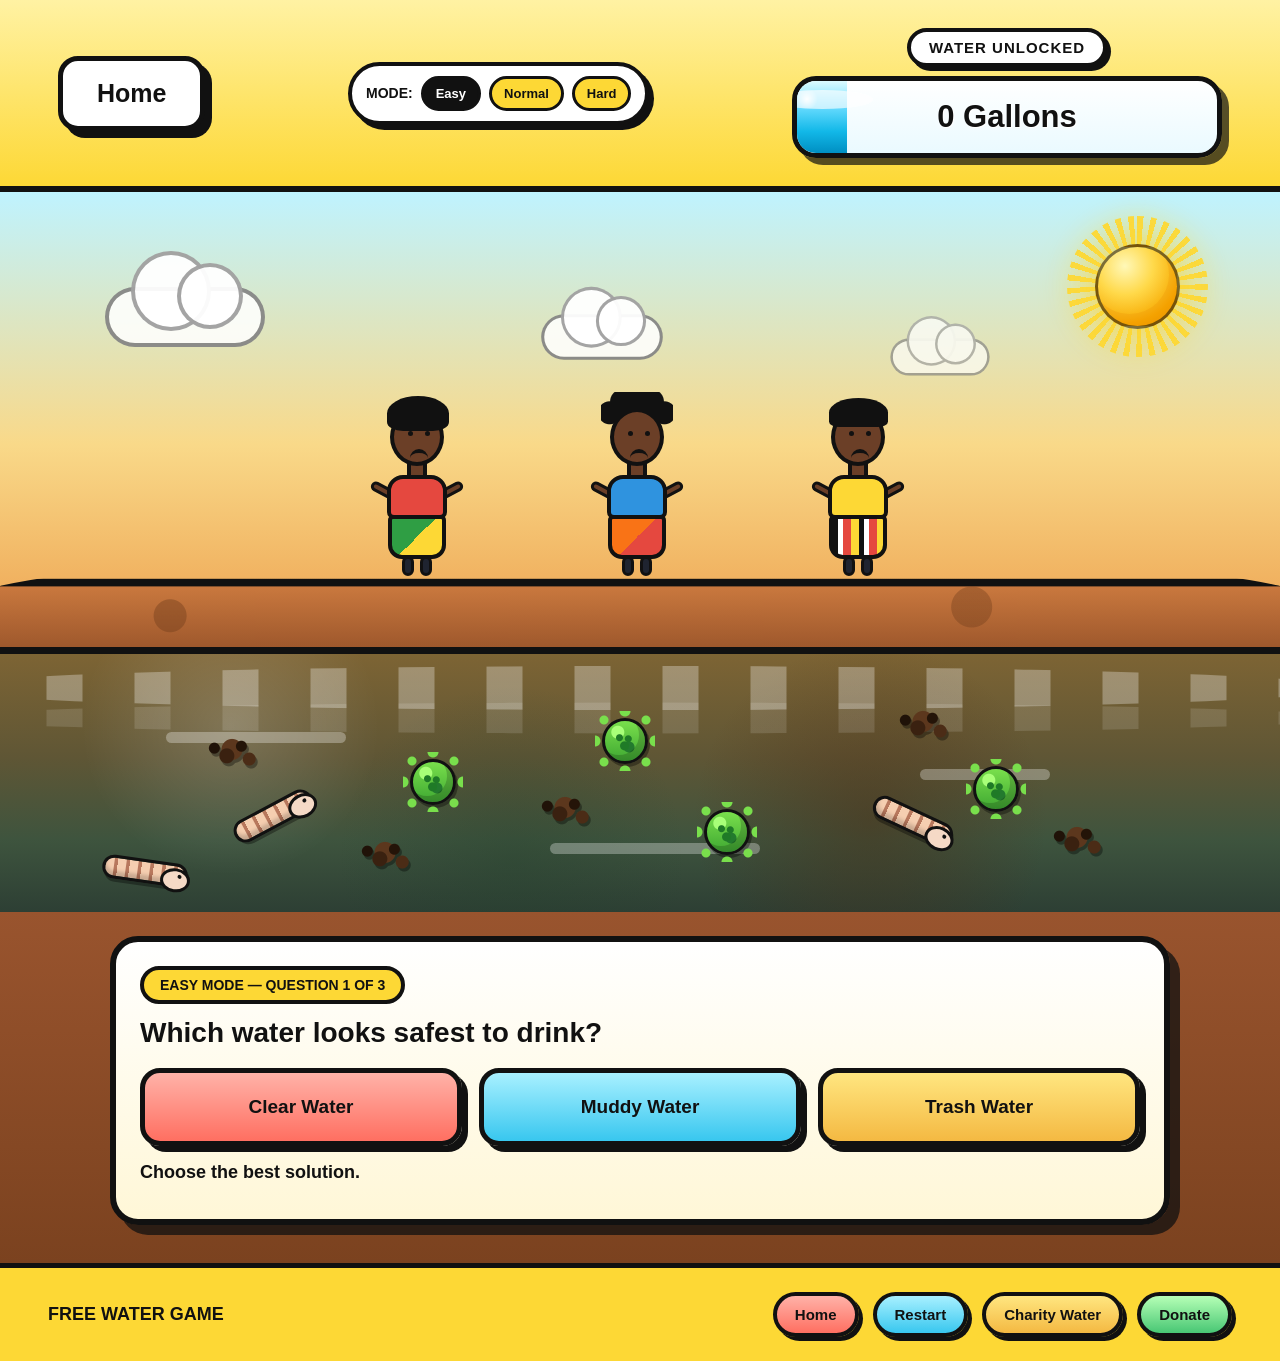
==== commit 370add50: "finished charity water" ====
--- a/game.html
+++ b/game.html
@@ -23,6 +23,23 @@
         Home
       </a>
 
+      <!-- Small difficulty selector -->
+      <div class="difficulty-mini">
+        <span>Mode:</span>
+
+        <button type="button" class="difficulty-mini-button active-difficulty" data-difficulty="easy">
+          Easy
+        </button>
+
+        <button type="button" class="difficulty-mini-button" data-difficulty="normal">
+          Normal
+        </button>
+
+        <button type="button" class="difficulty-mini-button" data-difficulty="hard">
+          Hard
+        </button>
+      </div>
+
       <!-- Water unlocked meter -->
       <div class="gameplay-status">
 
@@ -37,10 +54,10 @@
 
     </header>
 
-    <!-- Gameplay scene only -->
+    <!-- Gameplay scene -->
     <main class="gameplay-scene" id="gameScene">
 
-      <!-- Smaller realistic sun -->
+      <!-- Sun -->
       <div class="scene-sun">
         <span class="sun-ring"></span>
         <span class="sun-center"></span>
@@ -104,7 +121,7 @@
 
       </div>
 
-      <!-- Bigger dirty water section -->
+      <!-- Dirty water section -->
       <section class="dirty-water-section" id="pondArea">
 
         <!-- Animated surface waves -->
@@ -119,22 +136,22 @@
           <span class="water-highlight water-highlight-three"></span>
 
           <!-- Dirt / mud -->
-          <span class="game-dirt game-dirt-one"></span>
-          <span class="game-dirt game-dirt-two"></span>
-          <span class="game-dirt game-dirt-three"></span>
-          <span class="game-dirt game-dirt-four"></span>
-          <span class="game-dirt game-dirt-five"></span>
+          <span class="game-dirt game-dirt-one dirty-object"></span>
+          <span class="game-dirt game-dirt-two dirty-object"></span>
+          <span class="game-dirt game-dirt-three dirty-object"></span>
+          <span class="game-dirt game-dirt-four dirty-object"></span>
+          <span class="game-dirt game-dirt-five dirty-object"></span>
 
           <!-- Germs -->
-          <span class="game-germ game-germ-one"></span>
-          <span class="game-germ game-germ-two"></span>
-          <span class="game-germ game-germ-three"></span>
-          <span class="game-germ game-germ-four"></span>
+          <span class="game-germ game-germ-one dirty-object"></span>
+          <span class="game-germ game-germ-two dirty-object"></span>
+          <span class="game-germ game-germ-three dirty-object"></span>
+          <span class="game-germ game-germ-four dirty-object"></span>
 
           <!-- Worms -->
-          <span class="game-worm game-worm-one"></span>
-          <span class="game-worm game-worm-two"></span>
-          <span class="game-worm game-worm-three"></span>
+          <span class="game-worm game-worm-one dirty-object"></span>
+          <span class="game-worm game-worm-two dirty-object"></span>
+          <span class="game-worm game-worm-three dirty-object"></span>
 
           <!-- Clean sparkles appear later -->
           <span class="clean-sparkle sparkle-one"></span>
@@ -161,7 +178,7 @@
       <div class="question-panel" id="questionPanel">
 
         <p class="question-count" id="questionCount">
-          Question 1 of 3
+          Easy Mode — Question 1 of 3
         </p>
 
         <h1 id="questionText">
@@ -170,15 +187,15 @@
 
         <div class="answer-grid">
 
-          <button type="button" class="answer-button answer-one" onclick="selectAnswer(0)">
+          <button type="button" class="answer-button answer-one" data-answer-index="0">
             Boiling Pot
           </button>
 
-          <button type="button" class="answer-button answer-two" onclick="selectAnswer(1)">
+          <button type="button" class="answer-button answer-two" data-answer-index="1">
             Sand Filter
           </button>
 
-          <button type="button" class="answer-button answer-three" onclick="selectAnswer(2)">
+          <button type="button" class="answer-button answer-three" data-answer-index="2">
             Open Bucket
           </button>
 
@@ -188,13 +205,560 @@
           Choose the best solution.
         </p>
 
+        <p class="milestone-text" id="milestoneText"></p>
+
       </div>
 
     </section>
 
+    <!-- Gameplay footer -->
+    <footer class="game-footer">
+
+      <p class="game-footer-title">
+        Free Water Game
+      </p>
+
+      <nav class="game-footer-links">
+        <a href="index.html">Home</a>
+        <a href="game.html">Restart</a>
+        <a href="https://www.charitywater.org/" target="_blank">Charity Water</a>
+        <a href="https://www.charitywater.org/donate" target="_blank">Donate</a>
+      </nav>
+
+    </footer>
+
   </div>
 
-  <!-- JavaScript file -->
-  <script src="script.js"></script>
+  <!-- Gameplay JavaScript is inside this file so the buttons work reliably -->
+  <script>
+    console.log("GAME PAGE SCRIPT IS RUNNING");
+
+let waterUnlocked = 0;
+let playerLevel = Number(localStorage.getItem("playerLevel")) || 0;
+
+let selectedDifficulty = "easy";
+let currentQuestionIndex = 0;
+let correctAnswers = 0;
+let waitingForNextQuestion = false;
+let triggeredMilestones = [];
+
+const gameWaterFill = document.getElementById("gameWaterFill");
+const gameWaterText = document.getElementById("gameWaterText");
+const questionPanel = document.getElementById("questionPanel");
+const questionCount = document.getElementById("questionCount");
+const questionText = document.getElementById("questionText");
+const feedbackText = document.getElementById("feedbackText");
+const milestoneText = document.getElementById("milestoneText");
+const answerButtons = document.querySelectorAll(".answer-button");
+const pondArea = document.getElementById("pondArea");
+const villagers = document.getElementById("villagers");
+const fireworks = document.getElementById("fireworks");
+const difficultyButtons = document.querySelectorAll(".difficulty-mini-button");
+const dirtyObjects = document.querySelectorAll(".dirty-object");
+
+const difficultySettings = {
+  easy: {
+    name: "Easy",
+    gallons: [50, 50, 50],
+    goal: 70,
+    wrongPenalty: 0
+  },
+
+  normal: {
+    name: "Normal",
+    gallons: [35, 35, 30],
+    goal: 100,
+    wrongPenalty: 0
+  },
+
+  hard: {
+    name: "Hard",
+    gallons: [34, 33, 33],
+    goal: 100,
+    wrongPenalty: 10
+  }
+};
+
+const questionSets = {
+  easy: [
+    {
+      question: "Which water looks safest to drink?",
+      answers: ["Clear Water", "Muddy Water", "Trash Water"],
+      correctAnswer: "Clear Water",
+      feedback: "Correct! Clear water is usually safer than muddy or dirty water."
+    },
+
+    {
+      question: "What should clean water be stored in?",
+      answers: ["Covered Container", "Open Bowl", "Dirty Bucket"],
+      correctAnswer: "Covered Container",
+      feedback: "Correct! A covered container helps keep clean water safe."
+    },
+
+    {
+      question: "Why do families need clean water?",
+      answers: ["To Stay Healthy", "To Make Water Dirty", "To Waste It"],
+      correctAnswer: "To Stay Healthy",
+      feedback: "Correct! Clean water helps people stay healthy."
+    }
+  ],
+
+  normal: [
+    {
+      question: "The water has visible dirt and mud. What should the team use first?",
+      answers: ["Boiling Pot", "Sand Filter", "Open Bucket"],
+      correctAnswer: "Sand Filter",
+      feedback: "Correct! A sand filter removes dirt and mud from the water."
+    },
+
+    {
+      question: "The water looks clearer, but germs may still be inside. What should the team use next?",
+      answers: ["Chlorine Tablets", "More Dirt", "Broken Pipe"],
+      correctAnswer: "Chlorine Tablets",
+      feedback: "Correct! Chlorine tablets help kill harmful germs in the water."
+    },
+
+    {
+      question: "The water is clean now. What keeps it safe for families to drink later?",
+      answers: ["Open Bowl", "Covered Container", "Dirty Hands"],
+      correctAnswer: "Covered Container",
+      feedback: "Correct! A covered container keeps clean water safe."
+    }
+  ],
+
+  hard: [
+    {
+      question: "A community has muddy water with large particles. What is the best first step before disinfection?",
+      answers: ["Filter The Water", "Add Chlorine First", "Leave It Open"],
+      correctAnswer: "Filter The Water",
+      feedback: "Correct! Filtering first removes dirt and particles before disinfecting the water."
+    },
+
+    {
+      question: "Why is water that looks clear still not always safe to drink?",
+      answers: ["It Can Still Have Germs", "Clear Water Is Always Safe", "It Has No Minerals"],
+      correctAnswer: "It Can Still Have Germs",
+      feedback: "Correct! Clear water can still contain bacteria, viruses, or parasites."
+    },
+
+    {
+      question: "After water is cleaned, what helps prevent recontamination?",
+      answers: ["Safe Storage", "Touching It With Dirty Hands", "Leaving It Uncovered"],
+      correctAnswer: "Safe Storage",
+      feedback: "Correct! Safe storage helps keep clean water from becoming contaminated again."
+    }
+  ]
+};
+
+const milestones = [
+  {
+    amount: 35,
+    message: "Milestone reached: The first layer of dirt is being removed!"
+  },
+
+  {
+    amount: 70,
+    message: "Milestone reached: The water is almost safe!"
+  },
+
+  {
+    amount: 100,
+    message: "Milestone reached: Clean water unlocked for the community!"
+  }
+];
+
+function getCurrentQuestions() {
+  return questionSets[selectedDifficulty];
+}
+
+function playTone(frequency, duration, type) {
+  try {
+    const audioContext = new (window.AudioContext || window.webkitAudioContext)();
+    const oscillator = audioContext.createOscillator();
+    const gainNode = audioContext.createGain();
+
+    oscillator.type = type;
+    oscillator.frequency.value = frequency;
+
+    gainNode.gain.setValueAtTime(0.12, audioContext.currentTime);
+    gainNode.gain.exponentialRampToValueAtTime(
+      0.001,
+      audioContext.currentTime + duration
+    );
+
+    oscillator.connect(gainNode);
+    gainNode.connect(audioContext.destination);
+
+    oscillator.start();
+    oscillator.stop(audioContext.currentTime + duration);
+  } catch (error) {
+    console.log("Sound could not play:", error);
+  }
+}
+
+function playCorrectSound() {
+  playTone(620, 0.14, "sine");
+
+  setTimeout(function() {
+    playTone(820, 0.14, "sine");
+  }, 120);
+}
+
+function playWrongSound() {
+  playTone(220, 0.18, "sawtooth");
+
+  setTimeout(function() {
+    playTone(160, 0.18, "sawtooth");
+  }, 120);
+}
+
+function playWinSound() {
+  playTone(520, 0.12, "sine");
+
+  setTimeout(function() {
+    playTone(680, 0.12, "sine");
+  }, 130);
+
+  setTimeout(function() {
+    playTone(880, 0.2, "sine");
+  }, 260);
+}
+
+function saveProgress() {
+  localStorage.setItem("waterUnlocked", waterUnlocked);
+  localStorage.setItem("playerLevel", playerLevel);
+}
+
+function updateGameplayMeter() {
+  let visibleWaterAmount = waterUnlocked === 0 ? 12 : waterUnlocked;
+
+  if (visibleWaterAmount > 100) {
+    visibleWaterAmount = 100;
+  }
+
+  gameWaterFill.style.width = visibleWaterAmount + "%";
+  gameWaterText.textContent = waterUnlocked + " Gallons";
+}
+
+function loadQuestion() {
+  waitingForNextQuestion = false;
+
+  const currentQuestions = getCurrentQuestions();
+  const currentQuestion = currentQuestions[currentQuestionIndex];
+
+  questionCount.textContent =
+    difficultySettings[selectedDifficulty].name +
+    " Mode — Question " +
+    (currentQuestionIndex + 1) +
+    " of " +
+    currentQuestions.length;
+
+  questionText.textContent = currentQuestion.question;
+  feedbackText.textContent = "Choose the best solution.";
+
+  answerButtons.forEach(function(button, index) {
+    button.textContent = currentQuestion.answers[index];
+    button.disabled = false;
+    button.style.display = "block";
+    button.classList.remove("correct-choice");
+    button.classList.remove("wrong-choice");
+    button.dataset.answerIndex = index;
+  });
+}
+
+function updateSceneProgress() {
+  pondArea.classList.remove("cleaning-one", "cleaning-two", "cleaning-three");
+  villagers.classList.remove("hopeful", "happy", "celebrating");
+
+  if (waterUnlocked >= 35 && waterUnlocked < 70) {
+    pondArea.classList.add("cleaning-one");
+    villagers.classList.add("hopeful");
+  }
+
+  if (waterUnlocked >= 70 && waterUnlocked < 100) {
+    pondArea.classList.add("cleaning-two");
+    villagers.classList.add("happy");
+  }
+
+  if (waterUnlocked >= 100) {
+    pondArea.classList.add("cleaning-three");
+    villagers.classList.add("celebrating");
+  }
+}
+
+function updateDirtyObjects() {
+  dirtyObjects.forEach(function(object) {
+    object.classList.remove("removed-dirty-object");
+  });
+
+  if (correctAnswers >= 1) {
+    for (let i = 0; i < 4; i++) {
+      if (dirtyObjects[i]) {
+        dirtyObjects[i].classList.add("removed-dirty-object");
+      }
+    }
+  }
+
+  if (correctAnswers >= 2) {
+    for (let i = 4; i < 9; i++) {
+      if (dirtyObjects[i]) {
+        dirtyObjects[i].classList.add("removed-dirty-object");
+      }
+    }
+  }
+
+  if (correctAnswers >= 3) {
+    dirtyObjects.forEach(function(object) {
+      object.classList.add("removed-dirty-object");
+    });
+  }
+}
+
+function checkMilestones() {
+  if (!milestoneText) {
+    return;
+  }
+
+  milestones.forEach(function(milestone) {
+    if (
+      waterUnlocked >= milestone.amount &&
+      !triggeredMilestones.includes(milestone.amount)
+    ) {
+      triggeredMilestones.push(milestone.amount);
+      milestoneText.textContent = milestone.message;
+    }
+  });
+}
+
+function cheerPeopleBriefly() {
+  villagers.classList.add("celebrating");
+
+  setTimeout(function() {
+    if (waterUnlocked < 100) {
+      villagers.classList.remove("celebrating");
+      updateSceneProgress();
+    }
+  }, 900);
+}
+
+function shakeQuestionPanel() {
+  questionPanel.classList.remove("wrong-shake");
+
+  setTimeout(function() {
+    questionPanel.classList.add("wrong-shake");
+  }, 10);
+}
+
+function goToNextQuestion() {
+  currentQuestionIndex++;
+
+  const currentQuestions = getCurrentQuestions();
+
+  if (currentQuestionIndex < currentQuestions.length) {
+    loadQuestion();
+  } else {
+    finishGame();
+  }
+}
+
+function setDifficulty(difficulty) {
+  selectedDifficulty = difficulty;
+
+  difficultyButtons.forEach(function(button) {
+    button.classList.remove("active-difficulty");
+
+    if (button.dataset.difficulty === difficulty) {
+      button.classList.add("active-difficulty");
+    }
+  });
+
+  restartGame();
+}
+
+function selectAnswer(answerIndex) {
+  if (waitingForNextQuestion) {
+    return;
+  }
+
+  waitingForNextQuestion = true;
+
+  const currentQuestions = getCurrentQuestions();
+  const currentQuestion = currentQuestions[currentQuestionIndex];
+  const selectedAnswer = currentQuestion.answers[answerIndex];
+  const selectedButton = answerButtons[answerIndex];
+
+  answerButtons.forEach(function(button) {
+    button.disabled = true;
+  });
+
+  if (selectedAnswer === currentQuestion.correctAnswer) {
+    selectedButton.classList.add("correct-choice");
+
+    correctAnswers++;
+
+    waterUnlocked += difficultySettings[selectedDifficulty].gallons[currentQuestionIndex];
+
+    if (waterUnlocked > 100) {
+      waterUnlocked = 100;
+    }
+
+    feedbackText.textContent = currentQuestion.feedback;
+
+    playCorrectSound();
+    saveProgress();
+    updateGameplayMeter();
+    updateSceneProgress();
+    updateDirtyObjects();
+    checkMilestones();
+    cheerPeopleBriefly();
+
+    setTimeout(function() {
+      goToNextQuestion();
+    }, 1500);
+
+    return;
+  }
+
+  selectedButton.classList.add("wrong-choice");
+
+  waterUnlocked -= difficultySettings[selectedDifficulty].wrongPenalty;
+
+  if (waterUnlocked < 0) {
+    waterUnlocked = 0;
+  }
+
+  if (difficultySettings[selectedDifficulty].wrongPenalty > 0) {
+    feedbackText.textContent = "Wrong choice. Hard Mode penalty: 10 gallons lost.";
+  } else {
+    feedbackText.textContent = "Wrong choice. The water does not improve. Moving to the next problem.";
+  }
+
+  playWrongSound();
+  updateGameplayMeter();
+  updateSceneProgress();
+  updateDirtyObjects();
+  shakeQuestionPanel();
+
+  setTimeout(function() {
+    goToNextQuestion();
+  }, 1400);
+}
+
+function finishGame() {
+  answerButtons.forEach(function(button) {
+    button.style.display = "none";
+  });
+
+  const goal = difficultySettings[selectedDifficulty].goal;
+
+  if (waterUnlocked >= goal) {
+    waterUnlocked = 100;
+    playerLevel = 1;
+
+    saveProgress();
+    updateGameplayMeter();
+    updateSceneProgress();
+    updateDirtyObjects();
+    checkMilestones();
+    playWinSound();
+
+    if (fireworks) {
+      fireworks.classList.add("show-fireworks");
+    }
+
+    questionCount.textContent = "Mission Complete";
+    questionText.textContent = "You cleaned the water and helped the community!";
+
+    feedbackText.innerHTML = `
+      You completed ${difficultySettings[selectedDifficulty].name} Mode and unlocked clean water.
+      <br><br>
+      <button type="button" class="try-again-button" onclick="restartGame()">
+        Play Again
+      </button>
+    `;
+
+    return;
+  }
+
+  questionCount.textContent = "Mission Finished";
+  questionText.textContent = "You helped the team, but the water is not fully clean yet.";
+
+  feedbackText.innerHTML = `
+    You got ${correctAnswers} out of 3 correct and unlocked ${waterUnlocked} gallons.
+    <br>
+    Try again or choose a different difficulty.
+    <br><br>
+    <button type="button" class="try-again-button" onclick="restartGame()">
+      Try Again
+    </button>
+  `;
+}
+
+function restartGame() {
+  waterUnlocked = 0;
+  correctAnswers = 0;
+  currentQuestionIndex = 0;
+  waitingForNextQuestion = false;
+  triggeredMilestones = [];
+
+  localStorage.setItem("waterUnlocked", 0);
+
+  if (milestoneText) {
+    milestoneText.textContent = "";
+  }
+
+  if (fireworks) {
+    fireworks.classList.remove("show-fireworks");
+  }
+
+  if (pondArea) {
+    pondArea.classList.remove("cleaning-one", "cleaning-two", "cleaning-three");
+  }
+
+  if (villagers) {
+    villagers.classList.remove("hopeful", "happy", "celebrating");
+  }
+
+  dirtyObjects.forEach(function(object) {
+    object.classList.remove("removed-dirty-object");
+  });
+
+  answerButtons.forEach(function(button) {
+    button.style.display = "block";
+    button.disabled = false;
+    button.classList.remove("correct-choice");
+    button.classList.remove("wrong-choice");
+  });
+
+  updateGameplayMeter();
+  loadQuestion();
+  updateSceneProgress();
+  updateDirtyObjects();
+}
+
+window.selectAnswer = selectAnswer;
+window.restartGame = restartGame;
+window.setDifficulty = setDifficulty;
+
+answerButtons.forEach(function(button) {
+  button.addEventListener("click", function() {
+    const answerIndex = Number(button.dataset.answerIndex);
+    selectAnswer(answerIndex);
+  });
+});
+
+difficultyButtons.forEach(function(button) {
+  button.addEventListener("click", function() {
+    const difficulty = button.dataset.difficulty;
+    setDifficulty(difficulty);
+  });
+});
+
+updateGameplayMeter();
+loadQuestion();
+updateSceneProgress();
+updateDirtyObjects();
+  </script>
+
 </body>
 </html>
--- a/style.css
+++ b/style.css
@@ -21,7 +21,6 @@
 .home-page {
   min-height: 100vh;
   background: #e04b3f;
-
   display: flex;
   flex-direction: column;
 }
@@ -42,156 +41,49 @@
   z-index: 20;
 }
 
-/* Level circle */
-.level-circle {
-  width: 85px;
-  height: 85px;
+/* Home challenge text */
+.challenge-text {
+  font-size: 24px;
+  font-weight: 900;
+  text-transform: uppercase;
+  letter-spacing: 1px;
+
+  color: #111;
+}
+
+/* Top-right Charity Water logo */
+.home-logo-link {
+  width: 310px;
+  height: 105px;
 
   background: #ffffff;
   border: 5px solid #111;
-  border-radius: 50%;
+  border-radius: 24px;
 
   display: flex;
   align-items: center;
   justify-content: center;
 
-  font-size: 44px;
-  font-weight: 900;
-}
-
-/* Home meter wrapper */
-.water-box {
-  width: 400px;
-}
-
-.water-label {
-  width: fit-content;
-  margin: 0 auto 8px;
-
-  padding: 6px 16px;
-
-  background: #ffffff;
-  border: 4px solid #111;
-  border-radius: 999px;
-
-  font-size: 15px;
-  font-weight: 900;
-  letter-spacing: 1px;
-  text-transform: uppercase;
-
-  box-shadow: 4px 4px 0 #111;
-}
-
-/* Home meter */
-.water-meter {
-  width: 100%;
-  height: 74px;
-
-  background:
-    linear-gradient(
-      to bottom,
-      #ffffff 0%,
-      #eafaff 100%
-    );
-
-  border: 5px solid #111;
-  border-radius: 22px;
-
-  position: relative;
+  padding: 4px 8px;
+
+  box-shadow: 7px 7px 0 rgba(17, 17, 17, 0.75);
+
   overflow: hidden;
 
-  box-shadow: 6px 6px 0 rgba(17, 17, 17, 0.7);
-}
-
-.water-fill {
-  height: 100%;
-  width: 0%;
-
-  background:
-    radial-gradient(circle at 25% 25%, rgba(255, 255, 255, 0.9), transparent 16%),
-    linear-gradient(
-      to bottom,
-      #d8fbff 0%,
-      #69dcff 35%,
-      #12b8e8 70%,
-      #008fc2 100%
-    );
-
-  position: absolute;
-  left: 0;
-  bottom: 0;
-
-  transition: width 0.7s ease;
-
-  z-index: 2;
-}
-
-.water-fill::before {
-  content: "";
-  position: absolute;
-  top: 8px;
-  left: -50%;
-
-  width: 200%;
-  height: 18px;
-
-  background: rgba(255, 255, 255, 0.6);
-  border-radius: 50%;
-
-  animation: waterWave 3s linear infinite;
-}
-
-.water-fill::after {
-  content: "";
-  position: absolute;
-  inset: 0;
-
-  background:
-    radial-gradient(circle at 25% 65%, rgba(255, 255, 255, 0.7) 0 4px, transparent 5px),
-    radial-gradient(circle at 55% 35%, rgba(255, 255, 255, 0.55) 0 3px, transparent 4px),
-    radial-gradient(circle at 78% 72%, rgba(255, 255, 255, 0.6) 0 5px, transparent 6px);
-
-  animation: bubbleFloat 4s ease-in-out infinite;
-}
-
-.meter-water-motion {
-  position: absolute;
-  inset: 0;
-
-  background:
-    linear-gradient(
-      120deg,
-      transparent 0%,
-      rgba(255, 255, 255, 0.35) 45%,
-      transparent 70%
-    );
-
-  opacity: 0.65;
-
-  z-index: 1;
-
-  animation: cleanWaterGlow 3.5s ease-in-out infinite;
-  pointer-events: none;
-}
-
-.water-text {
-  position: absolute;
-  inset: 0;
-
-  display: flex;
-  align-items: center;
-  justify-content: center;
-
-  font-size: 31px;
-  font-weight: 900;
-  letter-spacing: 1px;
-  color: #111;
-
-  text-shadow:
-    1px 1px 0 rgba(255, 255, 255, 0.9),
-    0 0 10px rgba(255, 255, 255, 0.7);
-
-  z-index: 3;
+  transition: 0.2s ease;
+}
+
+.home-logo-link:hover {
+  transform: translate(4px, 4px);
+  box-shadow: 3px 3px 0 rgba(17, 17, 17, 0.75);
+}
+
+.home-header-logo {
+  width: 175%;
+  height: 160%;
+
+  object-fit: contain;
+  display: block;
 }
 
 /* Home underground scene */
@@ -227,7 +119,7 @@
   cursor: pointer;
 }
 
-/* Soil */
+/* Soil layer */
 .soil-layer {
   position: absolute;
   top: 0;
@@ -282,7 +174,7 @@
   z-index: 8;
 }
 
-/* Home water */
+/* Underground water */
 .underground-water {
   position: absolute;
   left: -5%;
@@ -364,7 +256,7 @@
   animation-delay: 2.2s;
 }
 
-/* Home dirt */
+/* Dirt */
 .dirt {
   position: absolute;
 
@@ -431,7 +323,7 @@
   animation-delay: 2.8s;
 }
 
-/* Home bacteria */
+/* Bacteria */
 .bacteria {
   position: absolute;
 
@@ -523,7 +415,7 @@
   animation-delay: 3s;
 }
 
-/* Home worms */
+/* Worms */
 .worm {
   position: absolute;
 
@@ -668,191 +560,146 @@
 
 /* Home footer */
 .footer-bar {
-  height: 125px;
-  background: #fdd835;
+  min-height: 135px;
+
+  background:
+    linear-gradient(
+      to bottom,
+      #ffe86a 0%,
+      #fdd835 100%
+    );
+
   border-top: 5px solid #111;
+
+  display: grid;
+  grid-template-columns: 1.2fr 1fr 1fr;
+  align-items: center;
+  gap: 24px;
+
+  padding: 24px 48px;
 
   position: relative;
   z-index: 20;
+
+  box-shadow: inset 0 8px 0 rgba(255, 255, 255, 0.28);
+}
+
+.footer-game-info h2 {
+  font-size: 32px;
+  font-weight: 900;
+  text-transform: uppercase;
+  letter-spacing: 1px;
+}
+
+.footer-game-info p {
+  margin-top: 6px;
+
+  font-size: 16px;
+  font-weight: 800;
+}
+
+.footer-links {
+  display: flex;
+  align-items: center;
+  justify-content: center;
+  gap: 16px;
+
+  flex-wrap: wrap;
+}
+
+.footer-links a {
+  color: #111;
+
+  border: 4px solid #111;
+  border-radius: 999px;
+
+  padding: 10px 18px;
+
+  font-size: 15px;
+  font-weight: 900;
+  text-decoration: none;
+
+  box-shadow: 4px 4px 0 #111;
+
+  transition: 0.2s ease;
+}
+
+.footer-links a:nth-child(1) {
+  background:
+    linear-gradient(
+      to bottom,
+      #ffb2a8,
+      #ff6f61
+    );
+}
+
+.footer-links a:nth-child(2) {
+  background:
+    linear-gradient(
+      to bottom,
+      #a8f0ff,
+      #38c7ef
+    );
+}
+
+.footer-links a:nth-child(3) {
+  background:
+    linear-gradient(
+      to bottom,
+      #ffe680,
+      #f4b942
+    );
+}
+
+.footer-links a:hover {
+  transform: translate(3px, 3px);
+  box-shadow: 1px 1px 0 #111;
+  filter: brightness(1.05);
+}
+
+.footer-copy {
+  justify-self: end;
+
+  font-size: 15px;
+  font-weight: 900;
+}
+
+/* ===============================
+   GAMEPLAY PAGE
+================================ */
+
+.gameplay-page {
+  min-height: 100vh;
+  background: #fdd835;
+
+  display: flex;
+  flex-direction: column;
+
+  pointer-events: auto;
+}
+
+/* Gameplay header */
+.gameplay-header {
+  min-height: 175px;
+
+  background:
+    linear-gradient(
+      to bottom,
+      #fff2a3 0%,
+      #fdd835 100%
+    );
+
+  border-bottom: 6px solid #111;
 
   display: flex;
   align-items: center;
   justify-content: space-between;
-
-  padding: 0 48px;
-
-  box-shadow: inset 0 8px 0 rgba(255, 255, 255, 0.28);
-}
-
-.footer-brand {
-  display: flex;
-  align-items: center;
-  gap: 14px;
-}
-
-.footer-brand-left {
-  background: #ffffff;
-  border: 4px solid #111;
-  border-radius: 20px;
-  padding: 13px 20px;
-  box-shadow: 6px 6px 0 #111;
-}
-
-.water-can-icon {
-  width: 54px;
-  height: 43px;
-
-  background: #111;
-  border-radius: 9px 9px 14px 14px;
-
-  position: relative;
-}
-
-.can-handle {
-  position: absolute;
-  right: -14px;
-  top: 8px;
-
-  width: 20px;
-  height: 23px;
-
-  border: 5px solid #111;
-  border-left: none;
-  border-radius: 0 12px 12px 0;
-}
-
-.can-spout {
-  position: absolute;
-  left: -21px;
-  top: 3px;
-
-  width: 26px;
-  height: 11px;
-
-  background: #111;
-  transform: rotate(-20deg);
-  border-radius: 999px;
-}
-
-.water-can-icon::after {
-  content: "";
-  position: absolute;
-  left: 16px;
-  top: 10px;
-
-  width: 18px;
-  height: 22px;
-
-  background: #fdd835;
-  border-radius: 50% 50% 55% 55%;
-}
-
-.brand-words {
-  display: flex;
-  flex-direction: column;
-  line-height: 0.9;
-}
-
-.brand-words span {
-  font-size: 18px;
-  font-weight: 900;
-  letter-spacing: 1.5px;
-}
-
-.brand-words strong {
-  font-size: 30px;
-  font-weight: 900;
-  letter-spacing: 1px;
-}
-
-.footer-brand-right {
-  background: #111;
-  color: #ffffff;
-
-  border: 4px solid #ffffff;
-  border-radius: 999px;
-
-  padding: 10px 22px 10px 10px;
-
-  box-shadow: 6px 6px 0 rgba(17, 17, 17, 0.35);
-}
-
-.brand-circle {
-  width: 66px;
-  height: 66px;
-
-  background: #fdd835;
-  color: #111;
-
-  border: 4px solid #ffffff;
-  border-radius: 50%;
-
-  display: flex;
-  flex-direction: column;
-  align-items: center;
-  justify-content: center;
-
-  line-height: 0.85;
-}
-
-.brand-circle span {
-  font-size: 11px;
-  font-weight: 900;
-  text-transform: uppercase;
-}
-
-.brand-circle strong {
-  font-size: 17px;
-  font-weight: 900;
-}
-
-.right-words span {
-  font-size: 16px;
-}
-
-.right-words strong {
-  font-size: 26px;
-}
-
-/* ===============================
-   GAMEPLAY PAGE
-================================ */
-
-.gameplay-page {
-  min-height: 100vh;
-  background: #fdd835;
-
-  display: flex;
-  flex-direction: column;
-
-  pointer-events: auto;
-}
-
-/* Gameplay header */
-.gameplay-header {
-  height: 175px;
-
-  background:
-    linear-gradient(
-      to bottom,
-      #fff2a3 0%,
-      #fdd835 100%
-    );
-
-  border-bottom: 6px solid #111;
-
-  display: flex;
-  align-items: center;
-  justify-content: space-between;
-
-  padding: 0 58px;
+  gap: 24px;
+
+  padding: 28px 58px;
 
   position: relative;
   z-index: 100;
-}
-
-.gameplay-title-box {
-  display: none;
 }
 
 .back-home-button {
@@ -879,6 +726,53 @@
 
   transform: translate(4px, 4px);
   box-shadow: 3px 3px 0 #111;
+}
+
+/* Small difficulty selector */
+.difficulty-mini {
+  background: #ffffff;
+  border: 4px solid #111;
+  border-radius: 999px;
+
+  padding: 10px 14px;
+
+  display: flex;
+  align-items: center;
+  gap: 8px;
+
+  box-shadow: 5px 5px 0 #111;
+}
+
+.difficulty-mini span {
+  font-size: 14px;
+  font-weight: 900;
+  text-transform: uppercase;
+}
+
+.difficulty-mini-button {
+  background: #fdd835;
+  color: #111;
+
+  border: 3px solid #111;
+  border-radius: 999px;
+
+  padding: 7px 12px;
+
+  font-size: 13px;
+  font-weight: 900;
+
+  cursor: pointer;
+
+  transition: 0.2s ease;
+}
+
+.difficulty-mini-button:hover {
+  background: #a8f0ff;
+}
+
+.difficulty-mini-button.active-difficulty {
+  background: #111;
+  color: #ffffff;
 }
 
 .gameplay-status {
@@ -1115,13 +1009,6 @@
   top: 135px;
   transform: scale(0.62);
   opacity: 0.75;
-}
-
-/* Hide any old tree elements */
-.savanna-tree,
-.mock-tree,
-.game-tree {
-  display: none;
 }
 
 /* Ground */
@@ -1834,6 +1721,20 @@
   top: 205px;
   transform: rotate(8deg);
   animation-delay: 2s;
+}
+
+/* Dirty objects disappear through interaction */
+.dirty-object {
+  transition:
+    opacity 0.45s ease,
+    transform 0.45s ease,
+    filter 0.45s ease;
+}
+
+.removed-dirty-object {
+  opacity: 0 !important;
+  transform: scale(0.2) rotate(20deg) !important;
+  filter: blur(2px);
 }
 
 /* Hide dirty objects as water improves */
@@ -1979,6 +1880,7 @@
   pointer-events: auto;
 }
 
+/* Question card */
 .question-panel {
   position: relative;
 
@@ -2116,8 +2018,137 @@
   font-weight: 900;
 }
 
+.milestone-text {
+  margin-top: 12px;
+
+  color: #008fc2;
+
+  font-size: 18px;
+  font-weight: 900;
+}
+
 .question-panel.wrong-shake {
   animation: gameplayWrongShakeFixed 0.35s ease-in-out;
+}
+
+/* Try Again / Play Again button */
+.try-again-button {
+  margin-top: 10px;
+  padding: 16px 34px;
+
+  background:
+    linear-gradient(
+      to bottom,
+      #a8f0ff,
+      #38c7ef
+    );
+
+  color: #111;
+
+  border: 5px solid #111;
+  border-radius: 18px;
+
+  font-size: 20px;
+  font-weight: 900;
+
+  cursor: pointer;
+
+  box-shadow: 6px 6px 0 #111;
+
+  transition: 0.2s ease;
+}
+
+.try-again-button:hover {
+  transform: translate(4px, 4px);
+  box-shadow: 2px 2px 0 #111;
+  filter: brightness(1.05);
+}
+
+/* Game footer */
+.game-footer {
+  background: #fdd835;
+  border-top: 5px solid #111;
+
+  padding: 24px 48px;
+
+  display: flex;
+  align-items: center;
+  justify-content: space-between;
+  gap: 20px;
+
+  position: relative;
+  z-index: 1000;
+}
+
+.game-footer-title {
+  font-size: 18px;
+  font-weight: 900;
+  text-transform: uppercase;
+}
+
+.game-footer-links {
+  display: flex;
+  gap: 14px;
+  flex-wrap: wrap;
+}
+
+.game-footer-links a {
+  color: #111;
+
+  border: 4px solid #111;
+  border-radius: 999px;
+
+  padding: 10px 18px;
+
+  font-size: 15px;
+  font-weight: 900;
+  text-decoration: none;
+
+  box-shadow: 4px 4px 0 #111;
+
+  transition: 0.2s ease;
+}
+
+.game-footer-links a:nth-child(1) {
+  background:
+    linear-gradient(
+      to bottom,
+      #ffb2a8,
+      #ff6f61
+    );
+}
+
+.game-footer-links a:nth-child(2) {
+  background:
+    linear-gradient(
+      to bottom,
+      #a8f0ff,
+      #38c7ef
+    );
+}
+
+.game-footer-links a:nth-child(3) {
+  background:
+    linear-gradient(
+      to bottom,
+      #ffe680,
+      #f4b942
+    );
+}
+
+.game-footer-links a:nth-child(4) {
+  background:
+    linear-gradient(
+      to bottom,
+      #b6ffb6,
+      #48c774
+    );
+}
+
+.game-footer-links a:hover {
+  transform: translate(3px, 3px);
+  box-shadow: 1px 1px 0 #111;
+  filter: brightness(1.05);
 }
 
 /* ===============================
@@ -2131,40 +2162,6 @@
 
   to {
     transform: translateX(50%);
-  }
-}
-
-@keyframes cleanWaterGlow {
-  0% {
-    transform: translateX(-10px);
-    opacity: 0.65;
-  }
-
-  50% {
-    transform: translateX(12px);
-    opacity: 0.95;
-  }
-
-  100% {
-    transform: translateX(-10px);
-    opacity: 0.65;
-  }
-}
-
-@keyframes bubbleFloat {
-  0% {
-    transform: translateY(0);
-    opacity: 0.6;
-  }
-
-  50% {
-    transform: translateY(-6px);
-    opacity: 0.9;
-  }
-
-  100% {
-    transform: translateY(0);
-    opacity: 0.6;
   }
 }
 
@@ -2420,38 +2417,42 @@
    RESPONSIVE DESIGN
 ================================ */
 
-@media (max-width: 850px) {
+@media (max-width: 1000px) {
   .gameplay-header {
     height: auto;
     flex-direction: column;
-    gap: 20px;
-    padding: 26px;
+    gap: 22px;
+    padding: 28px 24px;
+  }
+
+  .back-home-button {
+    align-self: flex-start;
   }
 
   .gameplay-status {
-    width: 92%;
+    width: min(430px, 92vw);
   }
 
   .gameplay-scene {
-    min-height: 780px;
+    min-height: 760px;
   }
 
   .scene-sun {
-    right: 34px;
-    top: 45px;
-    transform: scale(0.78);
+    right: 45px;
+    top: 42px;
+    transform: scale(0.85);
   }
 
   .cloud-left {
-    left: 40px;
-    top: 100px;
-    transform: scale(0.72);
+    left: 45px;
+    top: 95px;
+    transform: scale(0.75);
   }
 
   .cloud-middle {
-    left: 58%;
-    top: 135px;
-    transform: translateX(-50%) scale(0.62);
+    left: 55%;
+    top: 125px;
+    transform: translateX(-50%) scale(0.65);
   }
 
   .cloud-right {
@@ -2459,25 +2460,25 @@
   }
 
   .people-row {
-    top: 220px;
-    transform: translateX(-50%) scale(0.72);
+    top: 205px;
+    transform: translateX(-50%) scale(0.8);
   }
 
   .village-ground {
-    top: 390px;
+    top: 385px;
   }
 
   .dirty-water-section {
     top: 485px;
-    height: 295px;
+    height: 275px;
+  }
+
+  .question-panel {
+    width: 94vw;
   }
 
   .question-panel h1 {
-    font-size: 23px;
-  }
-
-  .answer-grid {
-    grid-template-columns: 1fr;
+    font-size: 24px;
   }
 }
 
@@ -2489,22 +2490,19 @@
     padding: 25px;
   }
 
-  .level-circle {
-    width: 75px;
-    height: 75px;
-    font-size: 38px;
-  }
-
-  .water-box {
-    width: 90%;
-  }
-
-  .water-label {
-    font-size: 13px;
-  }
-
-  .water-text {
-    font-size: 25px;
+  .challenge-text {
+    text-align: center;
+    font-size: 18px;
+  }
+
+  .home-logo-link {
+    width: 285px;
+    height: 92px;
+  }
+
+  .home-header-logo {
+    width: 170%;
+    height: 155%;
   }
 
   .hero-area {
@@ -2521,86 +2519,163 @@
     padding: 16px 34px;
   }
 
-  .bacteria {
-    width: 30px;
-    height: 30px;
-  }
-
-  .worm {
-    width: 54px;
-    height: 17px;
-  }
-
   .footer-bar {
-    height: 135px;
-    padding: 0 14px;
-  }
-
-  .footer-brand {
-    gap: 8px;
-  }
-
-  .footer-brand-left {
-    padding: 9px 11px;
-  }
-
-  .water-can-icon {
-    width: 38px;
-    height: 31px;
-  }
-
-  .can-handle {
-    right: -11px;
-    top: 6px;
-    width: 15px;
-    height: 18px;
-    border-width: 4px;
-  }
-
-  .can-spout {
-    left: -15px;
-    top: 3px;
-    width: 20px;
-    height: 8px;
-  }
-
-  .water-can-icon::after {
-    left: 11px;
-    top: 7px;
-    width: 14px;
-    height: 16px;
-  }
-
-  .brand-words span {
+    grid-template-columns: 1fr;
+    text-align: center;
+    gap: 18px;
+    padding: 28px 18px;
+  }
+
+  .footer-copy {
+    justify-self: center;
+  }
+
+  .footer-links {
+    gap: 12px;
+  }
+
+  .gameplay-header {
+    padding: 24px 18px;
+  }
+
+  .back-home-button {
+    font-size: 20px;
+    padding: 14px 26px;
+  }
+
+  .difficulty-mini {
+    flex-wrap: wrap;
+    justify-content: center;
+  }
+
+  .difficulty-mini span {
+    width: 100%;
+    text-align: center;
+  }
+
+  .difficulty-mini-button {
     font-size: 12px;
-  }
-
-  .brand-words strong {
+    padding: 6px 10px;
+  }
+
+  .gameplay-label {
+    font-size: 13px;
+  }
+
+  .gameplay-meter {
+    height: 72px;
+  }
+
+  #gameWaterText {
+    font-size: 25px;
+  }
+
+  .gameplay-scene {
+    min-height: 800px;
+  }
+
+  .scene-sun {
+    right: 24px;
+    top: 36px;
+    transform: scale(0.7);
+  }
+
+  .cloud-left {
+    left: 22px;
+    top: 105px;
+    transform: scale(0.62);
+  }
+
+  .cloud-middle {
+    left: 68%;
+    top: 145px;
+    transform: translateX(-50%) scale(0.55);
+  }
+
+  .people-row {
+    width: 520px;
+    top: 250px;
+    transform: translateX(-50%) scale(0.65);
+  }
+
+  .village-ground {
+    top: 420px;
+  }
+
+  .dirty-water-section {
+    top: 520px;
+    height: 280px;
+  }
+
+  .gameplay-question-area {
+    padding: 22px 14px 34px;
+  }
+
+  .question-panel {
+    padding: 20px;
+    border-radius: 22px;
+  }
+
+  .question-count {
+    font-size: 12px;
+  }
+
+  .question-panel h1 {
+    font-size: 21px;
+  }
+
+  .answer-grid {
+    grid-template-columns: 1fr;
+    gap: 14px;
+  }
+
+  .answer-button {
+    min-height: 68px;
+    font-size: 17px;
+  }
+
+  .feedback-text {
+    font-size: 16px;
+  }
+
+  .milestone-text {
+    font-size: 16px;
+  }
+
+  .try-again-button {
+    width: 100%;
+    font-size: 18px;
+  }
+
+  .game-footer {
+    flex-direction: column;
+    text-align: center;
+    padding: 24px 18px;
+  }
+
+  .game-footer-links {
+    justify-content: center;
+  }
+}
+
+@media (max-width: 430px) {
+  .gameplay-scene {
+    min-height: 760px;
+  }
+
+  .people-row {
+    transform: translateX(-50%) scale(0.55);
+  }
+
+  .dirty-water-section {
+    height: 260px;
+  }
+
+  .question-panel h1 {
     font-size: 19px;
   }
 
-  .footer-brand-right {
-    padding: 8px 12px 8px 8px;
-  }
-
-  .brand-circle {
-    width: 48px;
-    height: 48px;
-  }
-
-  .brand-circle span {
-    font-size: 8px;
-  }
-
-  .brand-circle strong {
-    font-size: 12px;
-  }
-
-  .right-words span {
-    font-size: 11px;
-  }
-
-  .right-words strong {
-    font-size: 18px;
+  .answer-button {
+    font-size: 16px;
   }
 }
